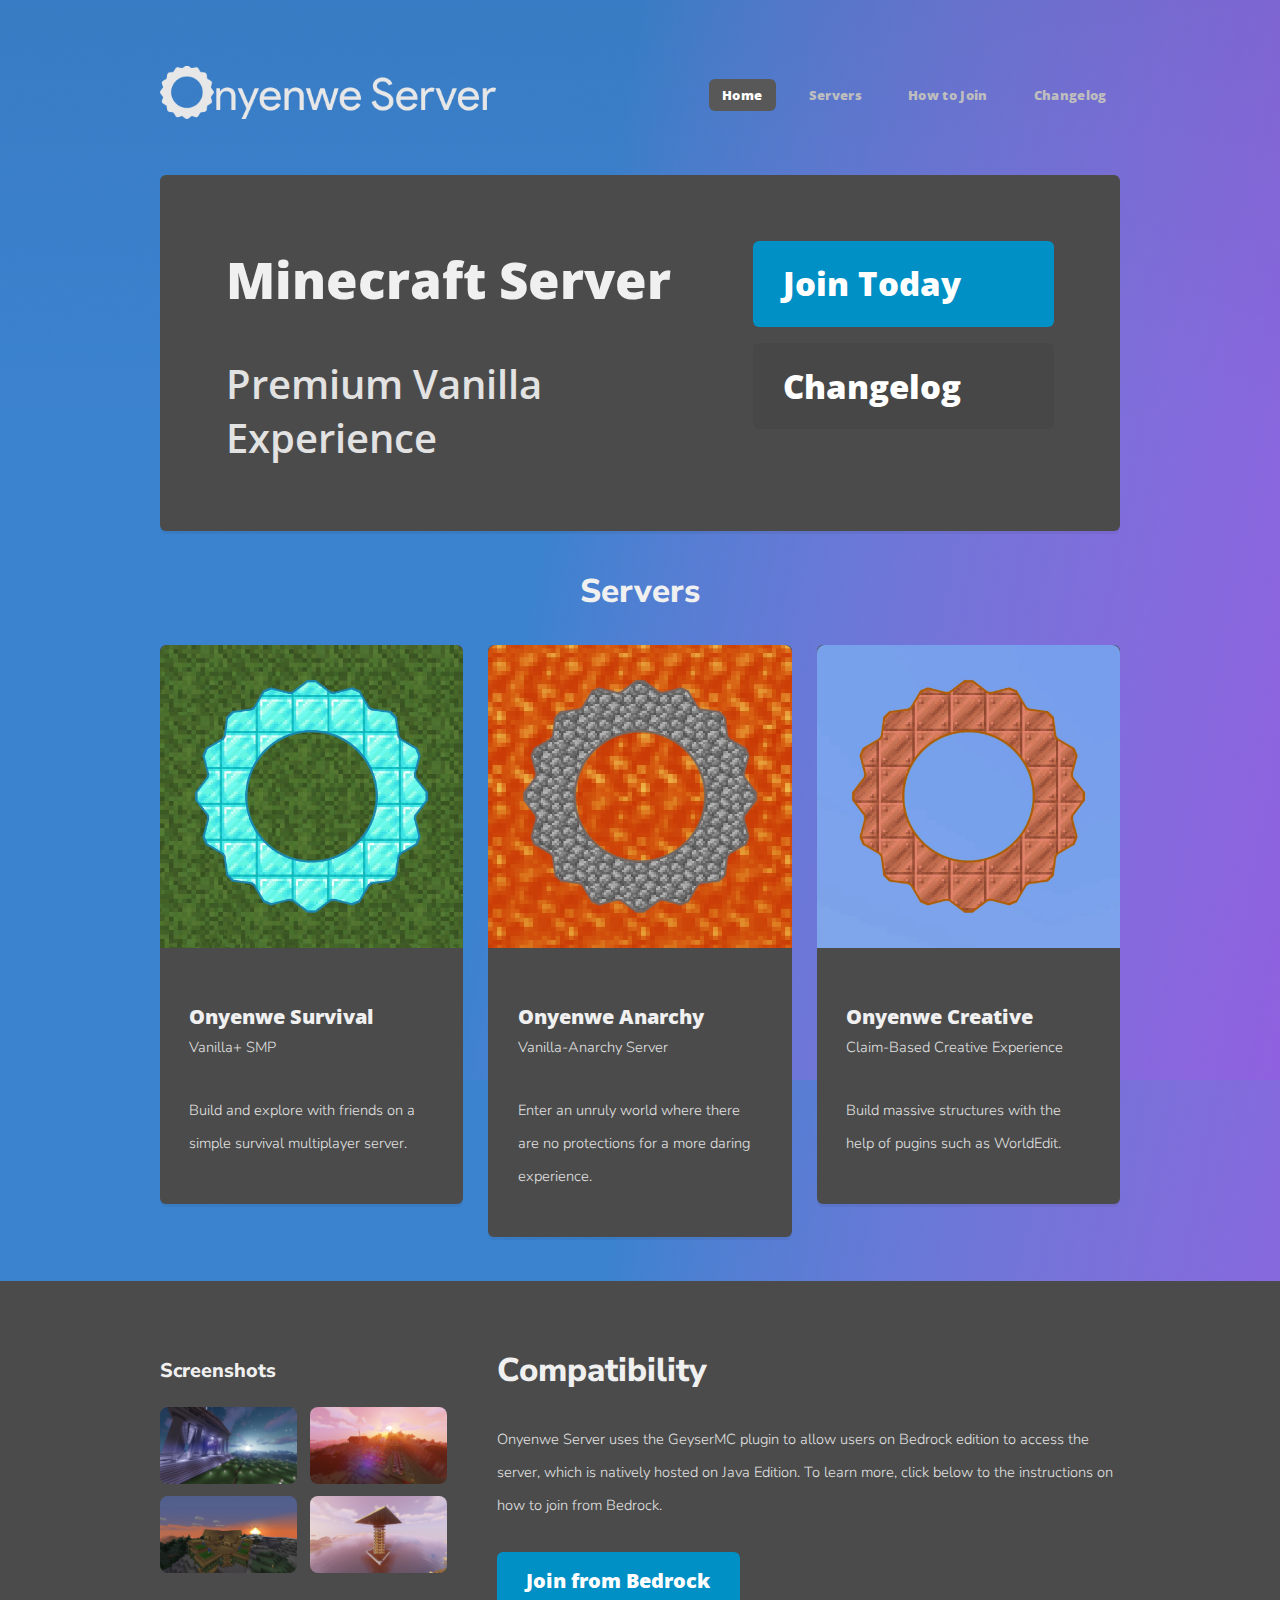
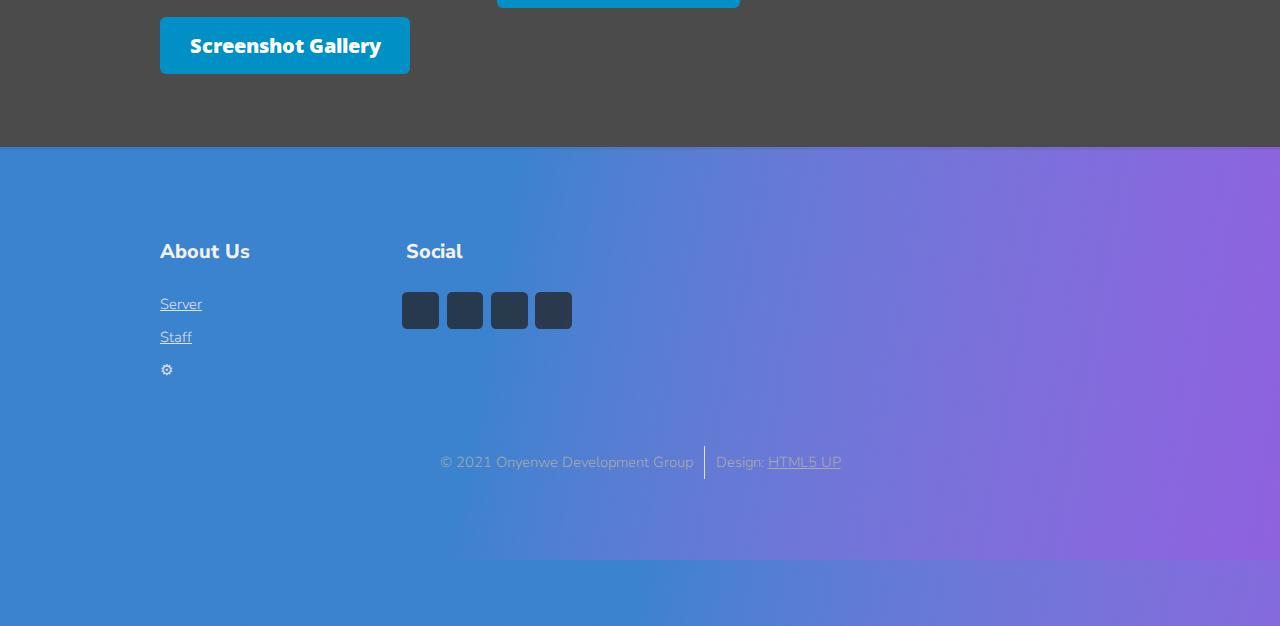
==== index.html @ ab595d6f "fixed embed image" ====
<!DOCTYPE HTML>
<html>
	<head prefix="og: https://ogp.me/ns#">
		<title>Onyenwe Minecraft Server</title>
		<meta name="description" content="Onyenwe Server is a Vanilla+ Minecraft server aimed at simplicity and enjoyment​. We employ plugins that offer a simplified and improved Minecraft experience.">
		<meta charset="utf-8" />
		<meta name="viewport" content="width=device-width, initial-scale=1, user-scalable=no" />
		<meta name="theme-color" content="#6597D5">
		<meta property="og:title" content="Onyenwe Minecraft Server">
		<meta property="og:type" content="website">
		<meta property="og:url" content="https://new.onyenwe.com">
		<meta property="og:image" content="https://new.onyenwe.com/favicon/android-chrome-512x512.png">
		<meta property="og:image:type" content="image/png">
		<meta property="og:image:width" content="325">
		<meta property="og:image:height" content="325">
		<meta property="og:description" content="Onyenwe Server is a Vanilla+ Minecraft server aimed at simplicity and enjoyment​. We employ plugins that offer a simplified and improved Minecraft experience.">
		<link rel="stylesheet" href="assets/css/main.css" />
		<link rel="apple-touch-icon" sizes="180x180" href="favicon/apple-touch-icon.png">
		<link rel="icon" type="image/png" sizes="32x32" href="favicon/favicon-32x32.png">
		<link rel="icon" type="image/png" sizes="16x16" href="favicon/favicon-16x16.png">
		<link rel="manifest" href="favicon/site.webmanifest">
	</head>
	<body class="is-preload homepage">
		<div id="page-wrapper">

			<!-- Header -->
				<div id="header-wrapper">
					<header id="header" class="container">

						<!-- Logo -->
							<div id="logo">
								<a href="index.html"><img src="images/logos/logo.png" alt="Onyenwe Server Logo" width="35%"></a>
							</div>

						<!-- Nav -->
							<nav id="nav">
								<ul>
									<li class="current"><a href="index.html">Home</a></li>
									<li>
										<a href="#">Servers</a>
										<ul style="font-family: 'Open Sans', sans-serif; font-weight: 800">
											<li><a href="survival.html">Survival</a></li>
											<li><a href="anarchy.html">Anarchy</a></li>
											<li><a href="creative.html">Creative</a></li>
										</ul>
									</li>
									<li><a href="join.html">How to Join</a></li>
									<li><a href="changelog.html">Changelog</a></li>
								</ul>
							</nav>
					</header>
				</div>

			<!-- Banner -->
				<div id="banner-wrapper">
					<div id="banner" class="box container">
						<div class="row">
							<div class="col-7 col-12-medium">
								<h2 style="font-weight: 800; margin-bottom: 1em; margin-top: 0.25em">Minecraft Server</h2>
								<p style="font-weight: 600">Premium Vanilla Experience</p>
							</div>
							<div class="col-5 col-12-medium">
								<ul>
									<li><a href="join.html" class="button large icon solid fa-door-open">Join Today</a></li>
									<li><a href="changelog.html" class="button alt large icon solid fa-info-circle">Changelog</a></li>
								</ul>
							</div>
						</div>
					</div>
				</div>

			<!-- Features -->
				<div id="features-wrapper">
					<div class="container">
						<a id="servers"></a>
						<h2 style="text-align: center">Servers</h2>
						<div class="row">
							<div class="col-4 col-12-medium">

								<!-- Box -->
									<section class="box feature">
										<a href="survival.html" class="image featured"><img src="images/logos/survivallogo.jpg" alt="" /></a>
										<div class="inner">
											<header>
												<h2 style="font-family: 'Open Sans', sans-serif;">Onyenwe Survival</h2>
												<p>Vanilla+ SMP</p>
											</header>
											<p>Build and explore with friends on a simple survival multiplayer server.</p>
										</div>
									</section>

							</div>
							<div class="col-4 col-12-medium">

								<!-- Box -->
									<section class="box feature">
										<a href="anarchy.html" class="image featured"><img src="images/logos/anarchylogo.jpg" alt="" /></a>
										<div class="inner">
											<header>
												<h2 style="font-family: 'Open Sans', sans-serif;">Onyenwe Anarchy</h2>
												<p>Vanilla-Anarchy Server</p>
											</header>
											<p>Enter an unruly world where there are no protections for a more daring experience.</p>
										</div>
									</section>

							</div>
							<div class="col-4 col-12-medium">

								<!-- Box -->
									<section class="box feature">
										<a href="creative.html" class="image featured"><img src="images/logos/creativelogo.jpg" alt="" /></a>
										<div class="inner">
											<header>
												<h2 style="font-family: 'Open Sans', sans-serif;">Onyenwe Creative</h2>
												<p>Claim-Based Creative Experience</p>
											</header>
											<p>Build massive structures with the help of pugins such as WorldEdit.</p>
										</div>
									</section>

							</div>
						</div>
					</div>
				</div>

			<!-- Main -->
				<div id="main-wrapper">
					<div class="container">
						<div class="row gtr-200">
							<div class="col-4 col-12-medium">

								<!-- Sidebar -->
									<div id="sidebar">
										<section class="widget thumbnails">
											<h3>Screenshots</h3>
											<div class="grid">
												<div class="row gtr-50">
													<div class="col-6"><a href="#" class="image fit"><img src="images/gallery/buptemple.png" alt="" /></a></div>
													<div class="col-6"><a href="#" class="image fit"><img src="images/gallery/millagrove.png" alt="" /></a></div>
													<div class="col-6"><a href="#" class="image fit"><img src="images/gallery/mkellogghouse.jpg" alt="" /></a></div>
													<div class="col-6"><a href="#" class="image fit"><img src="images/gallery/creeperfarm.png" alt="" /></a></div>
												</div>
											</div>
											<a href="gallery.html" class="button icon fa-image">Screenshot Gallery</a>
										</section>
									</div>

							</div>
							<div class="col-8 col-12-medium imp-medium">

								<!-- Content -->
									<div id="content">
										<section class="last">
											<h2>Compatibility</h2>
											<p>Onyenwe Server uses the GeyserMC plugin to allow users on Bedrock edition to access the server, which is natively hosted on Java Edition. To learn more, click below to the instructions on how to join from Bedrock.</p>
											<a href="join.html#bedrock" class="button icon solid fa-arrow-circle-right">Join from Bedrock</a>
										</section>
									</div>

							</div>
						</div>
					</div>
				</div>
			<!-- Footer -->
				<div id="footer-wrapper">
					<footer id="footer" class="container">
						<div class="row">
							<div class="col-3 col-6-medium col-12-small">

								<!-- Links -->
								<section class="widget links">
									<h3>About Us</h3>
									<ul class="style2">
										<li><a href="about.html">Server</a></li>
										<li><a href="about.html#staff">Staff</a></li>
										<li>⚙</li>
									</ul>
								</section>

							</div>
							<div class="col-3 col-6-medium col-12-small">

								<!-- Contact -->
									<section class="widget contact last">
										<h3>Social</h3>
										<ul>
											<li><a href="https://discord.com/invite/eUNy3HaUdm" class="icon brands fa-discord"><span class="label">Discord</span></a></li>
											<li><a href="https://www.youtube.com/channel/UCtikCjte74LasoJdYw5_UNg" class="icon brands fa-youtube"><span class="label">YouTube</span></a></li>
											<li><a href="https://www.twitter.com/OnyenweServer" class="icon brands fa-twitter"><span class="label">Twitter</span></a></li>
											<li><a href="https://www.instagram.com/onyenweserver" class="icon brands fa-instagram"><span class="label">Instagram</span></a></li>
										</ul>
									</section>
							
							</div>
							
						</div>
						<div class="row">
							<div class="col-12">
								<div id="copyright">
									<ul class="menu">
										<li>&copy; 2021 Onyenwe Development Group</li><li>Design: <a href="http://html5up.net">HTML5 UP</a></li>
									</ul>
								</div>
							</div>
						</div>
					</footer>
				</div>

			</div>

		<!-- Scripts -->

			<script src="assets/js/jquery.min.js"></script>
			<script src="assets/js/jquery.dropotron.min.js"></script>
			<script src="assets/js/browser.min.js"></script>
			<script src="assets/js/breakpoints.min.js"></script>
			<script src="assets/js/util.js"></script>
			<script src="assets/js/main.js"></script>

	</body>
</html>
---- assets/css/main.css ----
@import url("fontawesome-all.min.css");
@import url("https://fonts.googleapis.com/css?family=Oleo+Script:400|Open+Sans:300,300italic,600,600italic,800");
@import url("https://fonts.googleapis.com/css2?family=Nunito+Sans:wght@400;600;700&family=Poppins:wght@500&family=Roboto:wght@400;500;700&display=swap");
@import url("icons/Discord-Logo-White.svg");

/*
	Verti by HTML5 UP
	html5up.net | @ajlkn
	Free for personal and commercial use under the CCA 3.0 license (html5up.net/license)
*/

html{scroll-behavior:smooth}

html, body, div, span, applet, object,
iframe, h1, h2, h3, h4, h5, h6, p, blockquote,
pre, a, abbr, acronym, address, big, cite,
code, del, dfn, em, img, ins, kbd, q, s, samp,
small, strike, strong, sub, sup, tt, var, b,
u, i, center, dl, dt, dd, ol, ul, li, fieldset,
form, label, legend, table, caption, tbody,
tfoot, thead, tr, th, td, article, aside,
canvas, details, embed, figure, figcaption,
footer, header, hgroup, menu, nav, output, ruby,
section, summary, time, mark, audio, video {
	margin: 0;
	padding: 0;
	border: 0;
	font-size: 100%;
	font: inherit;
	vertical-align: baseline;}

article, aside, details, figcaption, figure,
footer, header, hgroup, menu, nav, section {
	display: block;}

body {
	line-height: 1;
}

ol, ul {
	list-style: none;
}

blockquote, q {
	quotes: none;
}

	blockquote:before, blockquote:after, q:before, q:after {
		content: '';
		content: none;
	}

table {
	border-collapse: collapse;
	border-spacing: 0;
}

body {
	-webkit-text-size-adjust: none;
}

mark {
	background-color: transparent;
	color: inherit;
}

input::-moz-focus-inner {
	border: 0;
	padding: 0;
}

input, select, textarea {
	-moz-appearance: none;
	-webkit-appearance: none;
	-ms-appearance: none;
	appearance: none;
}

/* Basic */

	@-ms-viewport {
		width: device-width;
	}

	html {
		box-sizing: border-box;
	}

	*, *:before, *:after {
		box-sizing: inherit;
	}

	body {
		background-image: -moz-linear-gradient(top, rgba(0, 0, 0, 0.05), rgba(0, 0, 0, 0)), url("images/bg01.png");
		background-image: -webkit-linear-gradient(top, rgba(0, 0, 0, 0.05), rgba(0, 0, 0, 0)), url("images/bg01.png");
		background-image: -ms-linear-gradient(top, rgba(0, 0, 0, 0.05), rgba(0, 0, 0, 0)), url("images/bg01.png");
		background-image: linear-gradient(top, rgba(0, 0, 0, 0.05), rgba(0, 0, 0, 0)), url("images/bg01.png");
		background-color: #303030;
		background-position: top left, top left;
		background-repeat: repeat-x, repeat;
		background-size: 100% 30em, auto;
		font-family: 'Nunito Sans', sans-serif;
		font-size: 13pt;
		color: #e2e2e2;
		font-weight: 300;
		line-height: 2.25em;
	}

		body.is-preload *, body.is-preload *:before, body.is-preload *:after {
			-moz-animation: none !important;
			-webkit-animation: none !important;
			-ms-animation: none !important;
			animation: none !important;
			-moz-transition: none !important;
			-webkit-transition: none !important;
			-ms-transition: none !important;
			transition: none !important;
		}

	input, select, textarea {
		font-family: 'Open Sans', sans-serif;
		font-size: 13pt;
		color: #ffffff;
		font-weight: 300;
		line-height: 2.25em;
	}

	a {
		color: #00bbff;
		text-decoration: underline;
	}

		a:hover {
			text-decoration: none;
		}

	h1, h2, h3, h4, h5, h6 {
		color: #f0f0f0;
		font-weight: 800;
	}

		h1 a, h2 a, h3 a, h4 a, h5 a, h6 a {
			color: inherit;
			text-decoration: none;
			outline: 0;
		}

	h2 {
		font-size: 2.25em;
		margin: 0 0 1.1em 0;
		line-height: 1em;
	}

	h3 {
		font-size: 1.35em;
		margin: 0 0 1em 0;
	}

	b, strong {
		font-weight: 600;
		color: #f1f1f1;
	}

	i, em {
		font-style: italic;
	}

	br.clear {
		clear: both;
	}

	sub {
		position: relative;
		top: 0.5em;
		font-size: 0.8em;
	}

	sup {
		position: relative;
		top: -0.5em;
		font-size: 0.8em;
	}

	hr {
		border: 0;
		border-top: solid 1px #646464;
	}

	blockquote {
		border-left: solid 0.5em #646464;
		padding: 1em 0 1em 2em;
		font-style: italic;
	}

	p, ul, ol, dl, table {
		margin-bottom: 2em;
	}

/* Container */

	.container {
		margin: 0 auto;
		max-width: 100%;
		width: 1400px;
	}

		@media screen and (max-width: 1680px) {

			.container {
				width: 1200px;
			}

		}

		@media screen and (max-width: 1280px) {

			.container {
				width: 960px;
			}

		}

		@media screen and (max-width: 980px) {

			.container {
				width: 90%;
			}

		}

		@media screen and (max-width: 736px) {

			.container {
				width: 100%;
			}

		}

/* Row */

	.row {
		display: flex;
		flex-wrap: wrap;
		box-sizing: border-box;
		align-items: stretch;
	}

		.row > * {
			box-sizing: border-box;
		}

		.row.gtr-uniform > * > :last-child {
			margin-bottom: 0;
		}

		.row.aln-left {
			justify-content: flex-start;
		}

		.row.aln-center {
			justify-content: center;
		}

		.row.aln-right {
			justify-content: flex-end;
		}

		.row.aln-top {
			align-items: flex-start;
		}

		.row.aln-middle {
			align-items: center;
		}

		.row.aln-bottom {
			align-items: flex-end;
		}

		.row > .imp {
			order: -1;
		}

		.row > .col-1 {
			width: 8.33333%;
		}

		.row > .off-1 {
			margin-left: 8.33333%;
		}

		.row > .col-2 {
			width: 16.66667%;
		}

		.row > .off-2 {
			margin-left: 16.66667%;
		}

		.row > .col-3 {
			width: 25%;
		}

		.row > .off-3 {
			margin-left: 25%;
		}

		.row > .col-4 {
			width: 33.33333%;
		}

		.row > .off-4 {
			margin-left: 33.33333%;
		}

		.row > .col-5 {
			width: 41.66667%;
			font-family: 'Open Sans', sans-serif;
		}

		.row > .off-5 {
			margin-left: 41.66667%;
		}

		.row > .col-6 {
			width: 50%;
		}

		.row > .off-6 {
			margin-left: 50%;
		}

		.row > .col-7 {
			width: 58.33333%;
			font-family: 'Open Sans', sans-serif;
		}

		.row > .off-7 {
			margin-left: 58.33333%;
		}

		.row > .col-8 {
			width: 66.66667%;
		}

		.row > .off-8 {
			margin-left: 66.66667%;
		}

		.row > .col-9 {
			width: 75%;
		}

		.row > .off-9 {
			margin-left: 75%;
		}

		.row > .col-10 {
			width: 83.33333%;
		}

		.row > .off-10 {
			margin-left: 83.33333%;
		}

		.row > .col-11 {
			width: 91.66667%;
		}

		.row > .off-11 {
			margin-left: 91.66667%;
		}

		.row > .col-12 {
			width: 100%;
		}

		.row > .off-12 {
			margin-left: 100%;
		}

		.row.gtr-0 {
			margin-top: 0px;
			margin-left: 0px;
		}

			.row.gtr-0 > * {
				padding: 0px 0 0 0px;
			}

			.row.gtr-0.gtr-uniform {
				margin-top: 0px;
			}

				.row.gtr-0.gtr-uniform > * {
					padding-top: 0px;
				}

		.row.gtr-25 {
			margin-top: -10px;
			margin-left: -10px;
		}

			.row.gtr-25 > * {
				padding: 10px 0 0 10px;
			}

			.row.gtr-25.gtr-uniform {
				margin-top: -10px;
			}

				.row.gtr-25.gtr-uniform > * {
					padding-top: 10px;
				}

		.row.gtr-50 {
			margin-top: -20px;
			margin-left: -20px;
		}

			.row.gtr-50 > * {
				padding: 20px 0 0 20px;
			}

			.row.gtr-50.gtr-uniform {
				margin-top: -20px;
			}

				.row.gtr-50.gtr-uniform > * {
					padding-top: 20px;
				}

		.row {
			margin-top: -40px;
			margin-left: -40px;
		}

			.row > * {
				padding: 40px 0 0 40px;
			}

			.row.gtr-uniform {
				margin-top: -40px;
			}

				.row.gtr-uniform > * {
					padding-top: 40px;
				}

		.row.gtr-150 {
			margin-top: -60px;
			margin-left: -60px;
		}

			.row.gtr-150 > * {
				padding: 60px 0 0 60px;
			}

			.row.gtr-150.gtr-uniform {
				margin-top: -60px;
			}

				.row.gtr-150.gtr-uniform > * {
					padding-top: 60px;
				}

		.row.gtr-200 {
			margin-top: -80px;
			margin-left: -80px;
		}

			.row.gtr-200 > * {
				padding: 80px 0 0 80px;
			}

			.row.gtr-200.gtr-uniform {
				margin-top: -80px;
			}

				.row.gtr-200.gtr-uniform > * {
					padding-top: 80px;
				}

		@media screen and (max-width: 1680px) {

			.row {
				display: flex;
				flex-wrap: wrap;
				box-sizing: border-box;
				align-items: stretch;
			}

				.row > * {
					box-sizing: border-box;
				}

				.row.gtr-uniform > * > :last-child {
					margin-bottom: 0;
				}

				.row.aln-left {
					justify-content: flex-start;
				}

				.row.aln-center {
					justify-content: center;
				}

				.row.aln-right {
					justify-content: flex-end;
				}

				.row.aln-top {
					align-items: flex-start;
				}

				.row.aln-middle {
					align-items: center;
				}

				.row.aln-bottom {
					align-items: flex-end;
				}

				.row > .imp-xlarge {
					order: -1;
				}

				.row > .col-1-xlarge {
					width: 8.33333%;
				}

				.row > .off-1-xlarge {
					margin-left: 8.33333%;
				}

				.row > .col-2-xlarge {
					width: 16.66667%;
				}

				.row > .off-2-xlarge {
					margin-left: 16.66667%;
				}

				.row > .col-3-xlarge {
					width: 25%;
				}

				.row > .off-3-xlarge {
					margin-left: 25%;
				}

				.row > .col-4-xlarge {
					width: 33.33333%;
				}

				.row > .off-4-xlarge {
					margin-left: 33.33333%;
				}

				.row > .col-5-xlarge {
					width: 41.66667%;
				}

				.row > .off-5-xlarge {
					margin-left: 41.66667%;
				}

				.row > .col-6-xlarge {
					width: 50%;
				}

				.row > .off-6-xlarge {
					margin-left: 50%;
				}

				.row > .col-7-xlarge {
					width: 58.33333%;
				}

				.row > .off-7-xlarge {
					margin-left: 58.33333%;
				}

				.row > .col-8-xlarge {
					width: 66.66667%;
				}

				.row > .off-8-xlarge {
					margin-left: 66.66667%;
				}

				.row > .col-9-xlarge {
					width: 75%;
				}

				.row > .off-9-xlarge {
					margin-left: 75%;
				}

				.row > .col-10-xlarge {
					width: 83.33333%;
				}

				.row > .off-10-xlarge {
					margin-left: 83.33333%;
				}

				.row > .col-11-xlarge {
					width: 91.66667%;
				}

				.row > .off-11-xlarge {
					margin-left: 91.66667%;
				}

				.row > .col-12-xlarge {
					width: 100%;
				}

				.row > .off-12-xlarge {
					margin-left: 100%;
				}

				.row.gtr-0 {
					margin-top: 0px;
					margin-left: 0px;
				}

					.row.gtr-0 > * {
						padding: 0px 0 0 0px;
					}

					.row.gtr-0.gtr-uniform {
						margin-top: 0px;
					}

						.row.gtr-0.gtr-uniform > * {
							padding-top: 0px;
						}

				.row.gtr-25 {
					margin-top: -10px;
					margin-left: -10px;
				}

					.row.gtr-25 > * {
						padding: 10px 0 0 10px;
					}

					.row.gtr-25.gtr-uniform {
						margin-top: -10px;
					}

						.row.gtr-25.gtr-uniform > * {
							padding-top: 10px;
						}

				.row.gtr-50 {
					margin-top: -20px;
					margin-left: -20px;
				}

					.row.gtr-50 > * {
						padding: 20px 0 0 20px;
					}

					.row.gtr-50.gtr-uniform {
						margin-top: -20px;
					}

						.row.gtr-50.gtr-uniform > * {
							padding-top: 20px;
						}

				.row {
					margin-top: -40px;
					margin-left: -40px;
				}

					.row > * {
						padding: 40px 0 0 40px;
					}

					.row.gtr-uniform {
						margin-top: -40px;
					}

						.row.gtr-uniform > * {
							padding-top: 40px;
						}

				.row.gtr-150 {
					margin-top: -60px;
					margin-left: -60px;
				}

					.row.gtr-150 > * {
						padding: 60px 0 0 60px;
					}

					.row.gtr-150.gtr-uniform {
						margin-top: -60px;
					}

						.row.gtr-150.gtr-uniform > * {
							padding-top: 60px;
						}

				.row.gtr-200 {
					margin-top: -80px;
					margin-left: -80px;
				}

					.row.gtr-200 > * {
						padding: 80px 0 0 80px;
					}

					.row.gtr-200.gtr-uniform {
						margin-top: -80px;
					}

						.row.gtr-200.gtr-uniform > * {
							padding-top: 80px;
						}

		}

		@media screen and (max-width: 1280px) {

			.row {
				display: flex;
				flex-wrap: wrap;
				box-sizing: border-box;
				align-items: stretch;
			}

				.row > * {
					box-sizing: border-box;
				}

				.row.gtr-uniform > * > :last-child {
					margin-bottom: 0;
				}

				.row.aln-left {
					justify-content: flex-start;
				}

				.row.aln-center {
					justify-content: center;
				}

				.row.aln-right {
					justify-content: flex-end;
				}

				.row.aln-top {
					align-items: flex-start;
				}

				.row.aln-middle {
					align-items: center;
				}

				.row.aln-bottom {
					align-items: flex-end;
				}

				.row > .imp-large {
					order: -1;
				}

				.row > .col-1-large {
					width: 8.33333%;
				}

				.row > .off-1-large {
					margin-left: 8.33333%;
				}

				.row > .col-2-large {
					width: 16.66667%;
				}

				.row > .off-2-large {
					margin-left: 16.66667%;
				}

				.row > .col-3-large {
					width: 25%;
				}

				.row > .off-3-large {
					margin-left: 25%;
				}

				.row > .col-4-large {
					width: 33.33333%;
				}

				.row > .off-4-large {
					margin-left: 33.33333%;
				}

				.row > .col-5-large {
					width: 41.66667%;
				}

				.row > .off-5-large {
					margin-left: 41.66667%;
				}

				.row > .col-6-large {
					width: 50%;
				}

				.row > .off-6-large {
					margin-left: 50%;
				}

				.row > .col-7-large {
					width: 58.33333%;
				}

				.row > .off-7-large {
					margin-left: 58.33333%;
				}

				.row > .col-8-large {
					width: 66.66667%;
				}

				.row > .off-8-large {
					margin-left: 66.66667%;
				}

				.row > .col-9-large {
					width: 75%;
				}

				.row > .off-9-large {
					margin-left: 75%;
				}

				.row > .col-10-large {
					width: 83.33333%;
				}

				.row > .off-10-large {
					margin-left: 83.33333%;
				}

				.row > .col-11-large {
					width: 91.66667%;
				}

				.row > .off-11-large {
					margin-left: 91.66667%;
				}

				.row > .col-12-large {
					width: 100%;
				}

				.row > .off-12-large {
					margin-left: 100%;
				}

				.row.gtr-0 {
					margin-top: 0px;
					margin-left: 0px;
				}

					.row.gtr-0 > * {
						padding: 0px 0 0 0px;
					}

					.row.gtr-0.gtr-uniform {
						margin-top: 0px;
					}

						.row.gtr-0.gtr-uniform > * {
							padding-top: 0px;
						}

				.row.gtr-25 {
					margin-top: -6.25px;
					margin-left: -6.25px;
				}

					.row.gtr-25 > * {
						padding: 6.25px 0 0 6.25px;
					}

					.row.gtr-25.gtr-uniform {
						margin-top: -6.25px;
					}

						.row.gtr-25.gtr-uniform > * {
							padding-top: 6.25px;
						}

				.row.gtr-50 {
					margin-top: -12.5px;
					margin-left: -12.5px;
				}

					.row.gtr-50 > * {
						padding: 12.5px 0 0 12.5px;
					}

					.row.gtr-50.gtr-uniform {
						margin-top: -12.5px;
					}

						.row.gtr-50.gtr-uniform > * {
							padding-top: 12.5px;
						}

				.row {
					margin-top: -25px;
					margin-left: -25px;
				}

					.row > * {
						padding: 25px 0 0 25px;
					}

					.row.gtr-uniform {
						margin-top: -25px;
					}

						.row.gtr-uniform > * {
							padding-top: 25px;
						}

				.row.gtr-150 {
					margin-top: -37.5px;
					margin-left: -37.5px;
				}

					.row.gtr-150 > * {
						padding: 37.5px 0 0 37.5px;
					}

					.row.gtr-150.gtr-uniform {
						margin-top: -37.5px;
					}

						.row.gtr-150.gtr-uniform > * {
							padding-top: 37.5px;
						}

				.row.gtr-200 {
					margin-top: -50px;
					margin-left: -50px;
				}

					.row.gtr-200 > * {
						padding: 50px 0 0 50px;
					}

					.row.gtr-200.gtr-uniform {
						margin-top: -50px;
					}

						.row.gtr-200.gtr-uniform > * {
							padding-top: 50px;
						}

		}

		@media screen and (max-width: 980px) {

			.row {
				display: flex;
				flex-wrap: wrap;
				box-sizing: border-box;
				align-items: stretch;
			}

				.row > * {
					box-sizing: border-box;
				}

				.row.gtr-uniform > * > :last-child {
					margin-bottom: 0;
				}

				.row.aln-left {
					justify-content: flex-start;
				}

				.row.aln-center {
					justify-content: center;
				}

				.row.aln-right {
					justify-content: flex-end;
				}

				.row.aln-top {
					align-items: flex-start;
				}

				.row.aln-middle {
					align-items: center;
				}

				.row.aln-bottom {
					align-items: flex-end;
				}

				.row > .imp-medium {
					order: -1;
				}

				.row > .col-1-medium {
					width: 8.33333%;
				}

				.row > .off-1-medium {
					margin-left: 8.33333%;
				}

				.row > .col-2-medium {
					width: 16.66667%;
				}

				.row > .off-2-medium {
					margin-left: 16.66667%;
				}

				.row > .col-3-medium {
					width: 25%;
				}

				.row > .off-3-medium {
					margin-left: 25%;
				}

				.row > .col-4-medium {
					width: 33.33333%;
				}

				.row > .off-4-medium {
					margin-left: 33.33333%;
				}

				.row > .col-5-medium {
					width: 41.66667%;
				}

				.row > .off-5-medium {
					margin-left: 41.66667%;
				}

				.row > .col-6-medium {
					width: 50%;
				}

				.row > .off-6-medium {
					margin-left: 50%;
				}

				.row > .col-7-medium {
					width: 58.33333%;
				}

				.row > .off-7-medium {
					margin-left: 58.33333%;
				}

				.row > .col-8-medium {
					width: 66.66667%;
				}

				.row > .off-8-medium {
					margin-left: 66.66667%;
				}

				.row > .col-9-medium {
					width: 75%;
				}

				.row > .off-9-medium {
					margin-left: 75%;
				}

				.row > .col-10-medium {
					width: 83.33333%;
				}

				.row > .off-10-medium {
					margin-left: 83.33333%;
				}

				.row > .col-11-medium {
					width: 91.66667%;
				}

				.row > .off-11-medium {
					margin-left: 91.66667%;
				}

				.row > .col-12-medium {
					width: 100%;
				}

				.row > .off-12-medium {
					margin-left: 100%;
				}

				.row.gtr-0 {
					margin-top: 0px;
					margin-left: 0px;
				}

					.row.gtr-0 > * {
						padding: 0px 0 0 0px;
					}

					.row.gtr-0.gtr-uniform {
						margin-top: 0px;
					}

						.row.gtr-0.gtr-uniform > * {
							padding-top: 0px;
						}

				.row.gtr-25 {
					margin-top: -6.25px;
					margin-left: -6.25px;
				}

					.row.gtr-25 > * {
						padding: 6.25px 0 0 6.25px;
					}

					.row.gtr-25.gtr-uniform {
						margin-top: -6.25px;
					}

						.row.gtr-25.gtr-uniform > * {
							padding-top: 6.25px;
						}

				.row.gtr-50 {
					margin-top: -12.5px;
					margin-left: -12.5px;
				}

					.row.gtr-50 > * {
						padding: 12.5px 0 0 12.5px;
					}

					.row.gtr-50.gtr-uniform {
						margin-top: -12.5px;
					}

						.row.gtr-50.gtr-uniform > * {
							padding-top: 12.5px;
						}

				.row {
					margin-top: -25px;
					margin-left: -25px;
				}

					.row > * {
						padding: 25px 0 0 25px;
					}

					.row.gtr-uniform {
						margin-top: -25px;
					}

						.row.gtr-uniform > * {
							padding-top: 25px;
						}

				.row.gtr-150 {
					margin-top: -37.5px;
					margin-left: -37.5px;
				}

					.row.gtr-150 > * {
						padding: 37.5px 0 0 37.5px;
					}

					.row.gtr-150.gtr-uniform {
						margin-top: -37.5px;
					}

						.row.gtr-150.gtr-uniform > * {
							padding-top: 37.5px;
						}

				.row.gtr-200 {
					margin-top: -50px;
					margin-left: -50px;
				}

					.row.gtr-200 > * {
						padding: 50px 0 0 50px;
					}

					.row.gtr-200.gtr-uniform {
						margin-top: -50px;
					}

						.row.gtr-200.gtr-uniform > * {
							padding-top: 50px;
						}

		}

		@media screen and (max-width: 736px) {

			.row {
				display: flex;
				flex-wrap: wrap;
				box-sizing: border-box;
				align-items: stretch;
			}

				.row > * {
					box-sizing: border-box;
				}

				.row.gtr-uniform > * > :last-child {
					margin-bottom: 0;
				}

				.row.aln-left {
					justify-content: flex-start;
				}

				.row.aln-center {
					justify-content: center;
				}

				.row.aln-right {
					justify-content: flex-end;
				}

				.row.aln-top {
					align-items: flex-start;
				}

				.row.aln-middle {
					align-items: center;
				}

				.row.aln-bottom {
					align-items: flex-end;
				}

				.row > .imp-small {
					order: -1;
				}

				.row > .col-1-small {
					width: 8.33333%;
				}

				.row > .off-1-small {
					margin-left: 8.33333%;
				}

				.row > .col-2-small {
					width: 16.66667%;
				}

				.row > .off-2-small {
					margin-left: 16.66667%;
				}

				.row > .col-3-small {
					width: 25%;
				}

				.row > .off-3-small {
					margin-left: 25%;
				}

				.row > .col-4-small {
					width: 33.33333%;
				}

				.row > .off-4-small {
					margin-left: 33.33333%;
				}

				.row > .col-5-small {
					width: 41.66667%;
				}

				.row > .off-5-small {
					margin-left: 41.66667%;
				}

				.row > .col-6-small {
					width: 50%;
				}

				.row > .off-6-small {
					margin-left: 50%;
				}

				.row > .col-7-small {
					width: 58.33333%;
				}

				.row > .off-7-small {
					margin-left: 58.33333%;
				}

				.row > .col-8-small {
					width: 66.66667%;
				}

				.row > .off-8-small {
					margin-left: 66.66667%;
				}

				.row > .col-9-small {
					width: 75%;
				}

				.row > .off-9-small {
					margin-left: 75%;
				}

				.row > .col-10-small {
					width: 83.33333%;
				}

				.row > .off-10-small {
					margin-left: 83.33333%;
				}

				.row > .col-11-small {
					width: 91.66667%;
				}

				.row > .off-11-small {
					margin-left: 91.66667%;
				}

				.row > .col-12-small {
					width: 100%;
				}

				.row > .off-12-small {
					margin-left: 100%;
				}

				.row.gtr-0 {
					margin-top: 0px;
					margin-left: 0px;
				}

					.row.gtr-0 > * {
						padding: 0px 0 0 0px;
					}

					.row.gtr-0.gtr-uniform {
						margin-top: 0px;
					}

						.row.gtr-0.gtr-uniform > * {
							padding-top: 0px;
						}

				.row.gtr-25 {
					margin-top: -5px;
					margin-left: -5px;
				}

					.row.gtr-25 > * {
						padding: 5px 0 0 5px;
					}

					.row.gtr-25.gtr-uniform {
						margin-top: -5px;
					}

						.row.gtr-25.gtr-uniform > * {
							padding-top: 5px;
						}

				.row.gtr-50 {
					margin-top: -10px;
					margin-left: -10px;
				}

					.row.gtr-50 > * {
						padding: 10px 0 0 10px;
					}

					.row.gtr-50.gtr-uniform {
						margin-top: -10px;
					}

						.row.gtr-50.gtr-uniform > * {
							padding-top: 10px;
						}

				.row {
					margin-top: -20px;
					margin-left: -20px;
				}

					.row > * {
						padding: 20px 0 0 20px;
					}

					.row.gtr-uniform {
						margin-top: -20px;
					}

						.row.gtr-uniform > * {
							padding-top: 20px;
						}

				.row.gtr-150 {
					margin-top: -30px;
					margin-left: -30px;
				}

					.row.gtr-150 > * {
						padding: 30px 0 0 30px;
					}

					.row.gtr-150.gtr-uniform {
						margin-top: -30px;
					}

						.row.gtr-150.gtr-uniform > * {
							padding-top: 30px;
						}

				.row.gtr-200 {
					margin-top: -40px;
					margin-left: -40px;
				}

					.row.gtr-200 > * {
						padding: 40px 0 0 40px;
					}

					.row.gtr-200.gtr-uniform {
						margin-top: -40px;
					}

						.row.gtr-200.gtr-uniform > * {
							padding-top: 40px;
						}

		}

/* Section/Article */

	section, article {
		margin-bottom: 5em;
	}

	section > :last-child,
	article > :last-child,
	section:last-child,
	article:last-child {
		margin-bottom: 0;
	}

	header {
		margin: 0 0 2em 0;
	}

		header h2, header h3 {
			margin: 0 0 0.25em 0;
		}

		header p {
			margin: 0;
		}

	footer {
		margin: 2.5em 0 0 0;
	}

/* Forms */

	form label {
		display: block;
		font-weight: 800;
		margin: 0 0 1em 0;
		font-size: 0.8em;
		color: #999;
	}

	form input[type="text"],
	form input[type="email"],
	form input[type="password"],
	form select,
	form textarea {
		-webkit-appearance: none;
		display: block;
		width: 100%;
		border-radius: 8px;
		border: solid 1px #eee;
	}

		form input[type="text"]:focus,
		form input[type="email"]:focus,
		form input[type="password"]:focus,
		form select:focus,
		form textarea:focus {
			border-color: #0090c5;
		}

	form input[type="text"],
	form input[type="email"],
	form input[type="password"] {
		line-height: 3em;
		padding: 0 1em;
	}

	form select {
		line-height: 3em;
		padding: 0 1em;
	}

	form textarea {
		min-height: 9em;
		padding: 1em;
	}

	form ::-webkit-input-placeholder {
		color: #555 !important;
	}

	form :-moz-placeholder {
		color: #555 !important;
	}

	form ::-moz-placeholder {
		color: #555 !important;
	}

	form :-ms-input-placeholder {
		color: #555 !important;
	}

	form ::-moz-focus-inner {
		border: 0;
	}

/* Tables */

	table {
		width: 100%;
	}

		table tr {
			border-top: solid 1px #eee;
		}

			table tr:first-child {
				border-top: 0;
			}

		table td {
			padding: 0.5em 1em 0.5em 1em;
		}

		table th {
			text-align: left;
			padding: 0.5em 1em 0.5em 1em;
			font-weight: 800;
			margin: 0 0 1em 0;
		}

		table thead {
			background: #404248;
			color: #fff;
		}

/* Image */

	.image {
		display: inline-block;
		outline: 0;
	}

		.image img {
			display: block;
			width: 100%;
			border-radius: 8px;
		}

		.image.fit {
			display: block;
			width: 100%;
		}

		.image.featured {
			display: block;
			width: 100%;
			margin: 0 0 2.5em 0;
		}

		.image.left {
			float: left;
			margin: 0 2em 2em 0;
		}

		.image.centered {
			display: block;
			margin: 0 0 2.5em 0;
		}

			.image.centered img {
				margin: 0 auto;
				width: auto;
			}

/* Button */

	input[type="button"],
	input[type="submit"],
	input[type="reset"],
	button,
	.button {
		-moz-transition: background-color .25s ease-in-out;
		-webkit-transition: background-color .25s ease-in-out;
		-ms-transition: background-color .25s ease-in-out;
		transition: background-color .25s ease-in-out;
		-webkit-appearance: none;
		position: relative;
		display: inline-block;
		background: #0090c5;
		color: #ffffff;
		text-decoration: none;
		border-radius: 6px;
		font-family: 'Open Sans', sans-serif;
		font-weight: 800;
		outline: 0;
		border: 0;
		cursor: pointer;
		font-size: 1.35em;
		padding: 0.6em 1.5em;
	}

		input[type="button"].icon:before,
		input[type="submit"].icon:before,
		input[type="reset"].icon:before,
		button.icon:before,
		.button.icon:before {
			position: relative;
			margin-right: 0.5em;
			top: 0.05em;
		}

		input[type="button"]:hover,
		input[type="submit"]:hover,
		input[type="reset"]:hover,
		button:hover,
		.button:hover {
			background: #10a0d5;
		}

		input[type="button"]:active,
		input[type="submit"]:active,
		input[type="reset"]:active,
		button:active,
		.button:active {
			background: #20b0e5;
		}

		input[type="button"].alt,
		input[type="submit"].alt,
		input[type="reset"].alt,
		button.alt,
		.button.alt {
			background: #f1f1f1;
			background: rgba(0, 0, 0, 0.05);
			color: #ffffff;
		}

			input[type="button"].alt:hover,
			input[type="submit"].alt:hover,
			input[type="reset"].alt:hover,
			button.alt:hover,
			.button.alt:hover {
				background: #e8e8e8;
				background: rgba(0, 0, 0, 0.085);
			}

			input[type="button"].alt:active,
			input[type="submit"].alt:active,
			input[type="reset"].alt:active,
			button.alt:active,
			.button.alt:active {
				background: #e4e4e4;
				background: rgba(0, 0, 0, 0.15);
			}

		input[type="button"].large,
		input[type="submit"].large,
		input[type="reset"].large,
		button.large,
		.button.large {
			font-size: 2.25em;
			padding: 0.8em 0.9em;
		}

/* List */

	ul {
		list-style: disc;
		padding-left: 1em;
	}

		ul li {
			padding-left: 0.5em;
		}

		ul.style2 {
			list-style: none;
			padding-left: 0;
		}

			ul.style2 li {
				padding-left: 0;
			}

	ol {
		list-style: decimal;
		padding-left: 1.25em;
	}

		ol li {
			padding-left: 0.25em;
		}

/* Actions */

	ul.actions {
		list-style: none;
		padding-left: 0;
	}

		ul.actions li {
			display: inline-block;
			padding: 0 0 0 0.25em;
			margin: 0 0 0 0.25em;
		}

			ul.actions li:first-child {
				margin-left: 0;
				padding-left: 0;
			}

/* Menu */

	ul.menu {
		list-style: none;
		padding-left: 0;
	}

		ul.menu li {
			border-left: solid 1px #e0e0e0;
			display: inline-block;
			padding: 0 0 0 0.75em;
			margin: 0 0 0 0.75em;
		}

			ul.menu li:first-child {
				border-left: 0;
				margin-left: 0;
				padding-left: 0;
			}

/* Box */

	.box {
		background: #4b4b4b;
		border-radius: 6px;
		box-shadow: 0px 3px 0px 0px rgba(0, 0, 0, 0.05);
		padding: 2em;
	}

		.box.feature {
			padding: 0;
		}

			.box.feature .inner {
				padding: 4em 2em 3em 2em;
			}

			.box.feature h2 {
				font-size: 1.35em;
			}

			.box.feature p {
				margin: 0;
			}

			.box.feature .image {
				position: relative;
				margin: 0;
			}

				.box.feature .image img {
					border-bottom-left-radius: 0;
					border-bottom-right-radius: 0;
				}

/* Icons */

	.icon {
		text-decoration: none;
		position: relative;
		text-decoration: none;
	}

		.icon:before {
			-moz-osx-font-smoothing: grayscale;
			-webkit-font-smoothing: antialiased;
			display: inline-block;
			font-style: normal;
			font-variant: normal;
			text-rendering: auto;
			line-height: 1;
			text-transform: none !important;
			font-family: 'Font Awesome 5 Free';
			font-weight: 400;
		}

		.icon:before {
			line-height: inherit;
		}

		.icon.solid:before {
			font-weight: 900;
		}

		.icon.brands:before {
			font-family: 'Font Awesome 5 Brands';
		}

		.icon > .label {
			display: none;
		}

/* Widgets */

	.widget.thumbnails .grid {
		margin: 0 0 3em 0;
	}

	.widget.thumbnails .image {
		margin: 0;
	}

	.widget.contact ul {
		list-style: none;
		padding-left: 0;
		overflow: hidden;
		position: relative;
		left: -4px;
		top: 4px;
		margin-bottom: 1.5em;
	}

		.widget.contact ul li {
			display: inline-block;
			margin-right: 0.25em;
			padding-left: 0;
		}

			.widget.contact ul li a {
				-moz-transition: background-color .25s ease-in-out;
				-webkit-transition: background-color .25s ease-in-out;
				-ms-transition: background-color .25s ease-in-out;
				transition: background-color .25s ease-in-out;
				display: inline-block;
				width: 2.5em;
				height: 2.5em;
				text-align: center;
				line-height: 2.5em;
				border-radius: 0.35em;
				outline: 0;
				opacity: 0.75;
				text-decoration: none;
				background: #222222;
			}

				.widget.contact ul li a:before {
					color: #f3f3f3;
					font-size: 1.5em;
					line-height: inherit;
				}

				.widget.contact ul li a:hover {
					background: #444444;
				}

				.widget.contact ul li a:active {
					background: #666666;
				}

/* Wrappers */

	#header-wrapper {
		padding: 4.5em 0 3em 0;
	}

	#features-wrapper {
		padding: 3em 0 3em 0;
	}

	#main-wrapper {
		background: #4b4b4b;
		box-shadow: 0px 3px 0px 0px rgba(0, 0, 0, 0.05);
		padding: 5em 0 5em 0;
	}

	#footer-wrapper {
		padding: 6em 0 8em 0;
	}

/* Header */

	#header {
		position: relative;
	}

/* Logo */

	#logo {
		display: inline-block;
	}

		#logo h1 {
			color: #fff;
			border-radius: 6px;
			font-family: 'Nunito Sans', sans-serif;
			font-weight: 700;
			padding: 0.25em 0.2em 0.25em 0.2em;
			font-size: 3.25em;
			letter-spacing: 0.05em;
			display: inline-block;
			vertical-align: middle;
		}

		#logo span {
			font-weight: 800;
			line-height: 4.5em;
			letter-spacing: 0.025em;
			font-size: 0.9em;
			vertical-align: middle;
			margin: 0 0 0 1.25em;
		}

/* Nav */

	#nav {
		position: absolute;
		right: 0;
		top: 0;
		font-size: 0.9em;
	}

		#nav ul {
			list-style: none;
			padding-left: 0;
		}

			#nav ul li {
				float: left;
				line-height: 4.5em;
				padding-left: 1.5em;
			}

				#nav ul li a, #nav ul li span {
					-moz-transition: background-color .25s ease-in-out;
					-webkit-transition: background-color .25s ease-in-out;
					-ms-transition: background-color .25s ease-in-out;
					transition: background-color .25s ease-in-out;
					font-family: 'Open Sans', sans-serif;
					font-weight: 800;
					letter-spacing: 0.025em;
					color: #bebebe;
					text-decoration: none;
					border-radius: 6px;
					padding: 0.5em 1em 0.5em 1em;
				}

				#nav ul li > ul {
					display: none;
				}

				#nav ul li:hover a, #nav ul li:hover span {
					background: #585858;
					color: #fff;
				}

				#nav ul li.active a, #nav ul li.active span {
					background: #585858;
					color: #fff;
				}

				#nav ul li.current a {
					background: #585858;
					color: #fff;
				}

	.dropotron {
		background: #303030;
		letter-spacing: 0.025em;
		color: #bebebe;
		text-decoration: none;
		border-radius: 6px;
		padding: 0.75em 0;
		min-width: 15em;
		box-shadow: inset 0 0 0 1px rgba(0, 0, 0, 0.1), 0 0.25em 0.25em 0.1em rgba(0, 0, 0, 0.025);
		margin-top: calc(-0.75em + 1px);
		margin-left: -1px;
		list-style: none;
		padding-left: 0;
	}

		.dropotron li {
			border-top: solid 1px #444;
			line-height: 3em;
			padding-left: 0;
		}

			.dropotron li:first-child {
				border-top: 0;
			}

			.dropotron li > a, .dropotron li > span {
				-moz-transition: color .25s ease-in-out, background-color .25s ease-in-out;
				-webkit-transition: color .25s ease-in-out, background-color .25s ease-in-out;
				-ms-transition: color .25s ease-in-out, background-color .25s ease-in-out;
				transition: color .25s ease-in-out, background-color .25s ease-in-out;
				text-decoration: none;
				color: inherit;
				display: block;
				padding: 0 1.5em;
			}

				.dropotron li > a:hover, .dropotron li > span:hover {
					background: #585858;
					color: #fff;
				}

			.dropotron li.active > a, .dropotron li.active > span {
				background: #eee;
			}

		.dropotron.level-0 {
			font-size: 0.8em;
			margin-left: 1.5em;
			margin-top: 0;
		}

			.dropotron.level-0:before {
				content: '';
				position: absolute;
				top: -0.5em;
				left: 1em;
				border-bottom: solid 0.75em #444;
				border-left: solid 0.75em transparent;
				border-right: solid 0.75em transparent;
				z-index: 1;
			}

/* Banner */

	#banner {
		position: relative;
		padding: 4.5em;
	}

		#banner h2 {
			font-size: 3.5em;
			margin: 0.1em 0 0.35em 0;
		}

		#banner p {
			font-size: 2.75em;
			line-height: 1.35em;
			margin: 0;
		}

		#banner .button {
			width: 100%;
			margin-bottom: 0.5em;
		}

			#banner .button.icon:before {
				position: absolute;
				right: 0.15em;
				top: 50%;
				margin-top: -0.5em;
			}

			#banner .button.alt {
				margin-bottom: 0;
			}

		#banner ul {
			list-style: none;
			padding-left: 0;
			margin: 0 0 0 2em;
		}

			#banner ul li {
				padding-left: 0;
			}
/* Footer */

	#footer {
		margin-top: 0;
	}

		#footer a {
			color: inherit;
		}

	#copyright {
		color: #aaa;
		padding: 4em 0 0 0;
		text-align: center;
	}

		#copyright a {
			color: inherit;
		}
/* RowCol */
.rowcol:after {
	content: "";
	display: table;
	clear: both;
}
/* Col */
.column {
	float: left;
	width: 33.333%;
	text-align: center;
}
/* XLarge */

	@media screen and (max-width: 1680px) {

		/* Basic */

			body, input, select, textarea {
				font-size: 12pt;
			}

	}

/* Large */

	@media screen and (max-width: 1280px) {

		/* Basic */

			body, input, select, textarea {
				font-size: 11pt;
			}

	}

/* Medium */

	#navPanel, #navToggle {
		display: none;
	}

	@media screen and (max-width: 980px) {

		/* Basic */

			html, body {
				overflow-x: hidden;
			}

			body, input, select, textarea {
				font-size: 11pt;
			}

		/* Section/Article */

			section, article {
				clear: both;
				margin-bottom: 3em !important;
			}

			section.last, article.last {
				margin-bottom: 0 !important;
			}

		/* Image */

			.image.left {
				width: 25%;
				margin-bottom: 2em !important;
			}

		/* Menu */

			ul.menu li {
				display: block;
				border: 0 !important;
				padding: 0 !important;
				margin: 0 !important;
			}

		/* Actions */

			ul.actions li {
				display: block;
				padding: 0;
				margin: 1em 0 0 0;
			}

				ul.actions li:first-child {
					margin-top: 0;
				}

		/* Button */

			input[type="button"],
			input[type="submit"],
			input[type="reset"],
			button,
			.button {
				width: 100%;
				text-align: center;
				font-size: 1.35em;
				padding: 0.85em 0 !important;
			}

				input[type="button"].icon,
				input[type="submit"].icon,
				input[type="reset"].icon,
				button.icon,
				.button.icon {
					padding-right: 0.75em !important;
				}

					input[type="button"].icon:before,
					input[type="submit"].icon:before,
					input[type="reset"].icon:before,
					button.icon:before,
					.button.icon:before {
						margin-right: 0.5em;
						top: 0.05em;
					}

		/* Wrappers */

			#header-wrapper {
				padding: 3em 0 1em 0;
				text-align: center;
			}

			#footer-wrapper {
				padding: 6em 0 4em 0;
			}

		/* Header */

			#header {
				margin: 0 auto;
			}

		/* Logo */

			#logo span {
				display: block;
				margin: 0;
			}

		/* Nav */

			#nav {
				display: none;
			}

		/* Banner */

			#banner {
				padding: 4.5em 3em;
				text-align: center;
			}

				#banner ul {
					margin: 2em 0 0 0;
				}

				#banner .button.icon:before {
					position: relative;
					right: auto;
					top: auto;
				}

		/* Content */

			#content {
				border-bottom: solid 1px #e8e8e8;
				padding-bottom: 4em;
				margin-bottom: 0 !important;
			}

				#content > :last-child {
					margin-bottom: 0 !important;
				}

			#sidebar > :last-child {
				margin-bottom: 0 !important;
			}

		/* Footer */

			#copyright {
				padding: 0;
			}

		/* Nav */

			#page-wrapper {
				-moz-backface-visibility: hidden;
				-webkit-backface-visibility: hidden;
				-ms-backface-visibility: hidden;
				backface-visibility: hidden;
				-moz-transition: -moz-transform 0.5s ease;
				-webkit-transition: -webkit-transform 0.5s ease;
				-ms-transition: -ms-transform 0.5s ease;
				transition: transform 0.5s ease;
				padding-bottom: 1px;
			}

			#navToggle {
				-moz-backface-visibility: hidden;
				-webkit-backface-visibility: hidden;
				-ms-backface-visibility: hidden;
				backface-visibility: hidden;
				-moz-transition: -moz-transform 0.5s ease;
				-webkit-transition: -webkit-transform 0.5s ease;
				-ms-transition: -ms-transform 0.5s ease;
				transition: transform 0.5s ease;
				display: block;
				height: 44px;
				left: 0;
				position: fixed;
				top: 0;
				width: 100%;
				z-index: 10001;
			}

				#navToggle .toggle {
					text-decoration: none;
					width: 70px;
					height: 50px;
					opacity: 0.35;
				}

					#navToggle .toggle:before {
						-moz-osx-font-smoothing: grayscale;
						-webkit-font-smoothing: antialiased;
						display: inline-block;
						font-style: normal;
						font-variant: normal;
						text-rendering: auto;
						line-height: 1;
						text-transform: none !important;
						font-family: 'Font Awesome 5 Free';
						font-weight: 900;
					}

					#navToggle .toggle:before {
						display: inline-block;
						text-decoration: none;
						position: absolute;
						left: 6px;
						top: 6px;
						background: rgba(0, 0, 0, 0.5);
						width: 58px;
						height: 38px;
						border-radius: 6px;
						content: '\f0c9';
						color: #fff;
						text-align: center;
						line-height: 38px;
						font-size: 20px;
					}

					#navToggle .toggle:active {
						opacity: 0.75;
					}

			#navPanel {
				-moz-backface-visibility: hidden;
				-webkit-backface-visibility: hidden;
				-ms-backface-visibility: hidden;
				backface-visibility: hidden;
				-moz-transform: translateX(-275px);
				-webkit-transform: translateX(-275px);
				-ms-transform: translateX(-275px);
				transform: translateX(-275px);
				-moz-transition: -moz-transform 0.5s ease;
				-webkit-transition: -webkit-transform 0.5s ease;
				-ms-transition: -ms-transform 0.5s ease;
				transition: transform 0.5s ease;
				display: block;
				height: 100%;
				left: 0;
				overflow-y: auto;
				position: fixed;
				top: 0;
				width: 275px;
				z-index: 10002;
				background: #fff;
				box-shadow: inset -3px 0px 0px 0px #dfdfdf;
				padding: 0 23px 0 20px;
			}

				#navPanel .link {
					display: block;
					text-decoration: none;
					height: 54px;
					line-height: 54px;
					border-top: solid 1px #e8e8e8;
					color: #696969;
				}

					#navPanel .link:first-child {
						border-top: 0;
					}

				#navPanel .indent-1 {
					display: inline-block;
					width: 1em;
				}

				#navPanel .indent-2 {
					display: inline-block;
					width: 2em;
				}

				#navPanel .indent-3 {
					display: inline-block;
					width: 3em;
				}

				#navPanel .indent-4 {
					display: inline-block;
					width: 4em;
				}

				#navPanel .indent-5 {
					display: inline-block;
					width: 5em;
				}

				#navPanel .depth-0 {
					color: #444;
					font-weight: 800;
				}

			body.navPanel-visible #page-wrapper {
				-moz-transform: translateX(275px);
				-webkit-transform: translateX(275px);
				-ms-transform: translateX(275px);
				transform: translateX(275px);
			}

			body.navPanel-visible #navToggle {
				-moz-transform: translateX(275px);
				-webkit-transform: translateX(275px);
				-ms-transform: translateX(275px);
				transform: translateX(275px);
			}

			body.navPanel-visible #navPanel {
				-moz-transform: translateX(0);
				-webkit-transform: translateX(0);
				-ms-transform: translateX(0);
				transform: translateX(0);
			}

	}

/* Small */

	@media screen and (max-width: 736px) {

		/* Basic */

			body, input, select, textarea {
				line-height: 2em;
			}

			h2, h3, h4, h5, h6 {
				font-size: 13pt;
				margin: 1em 0 1em 0;
			}
		/* Section/Article */

			section, article {
				clear: both;
				margin-bottom: 3em !important;
			}

				section.last, article.last {
					margin-bottom: 0 !important;
				}

		/* Image */

			.image.left {
				width: 25%;
				margin-bottom: 2em !important;
			}

		/* Menu */

			ul.menu li {
				display: block;
				border: 0 !important;
				padding: 0 !important;
				margin: 0 !important;
			}

		/* Actions */

			ul.actions li {
				display: block;
				padding: 0;
				margin: 1em 0 0 0;
			}

				ul.actions li:first-child {
					margin-top: 0;
				}

		/* Button */

			input[type="button"],
			input[type="submit"],
			input[type="reset"],
			button,
			.button {
				width: 100%;
				text-align: center;
				font-size: 1.25em !important;
				padding: 0.65em 0 !important;
			}

				input[type="button"].icon,
				input[type="submit"].icon,
				input[type="reset"].icon,
				button.icon,
				.button.icon {
					padding-right: 0.75em !important;
				}

					input[type="button"].icon:before,
					input[type="submit"].icon:before,
					input[type="reset"].icon:before,
					button.icon:before,
					.button.icon:before {
						margin-right: 0.5em;
						top: 0.05em;
					}

		/* Box */

			.box {
				padding: 15px 15px 15px 15px;
				margin: 0;
			}

				.box.feature {
					margin: 20px 0 0 0 !important;
					padding: 0;
				}

					.box.feature .inner {
						padding: 30px 15px 30px 15px;
					}

					.box.feature p {
						margin: 0;
					}

					.box.feature .image {
						position: relative;
						margin: 0;
					}

						.box.feature .image img {
							border-bottom-left-radius: 0;
							border-bottom-right-radius: 0;
						}

		/* Widgets */

			.widget.thumbnails .image {
				margin: 0;
			}

			.widget.thumbnails .x {
				padding: 1em 0.5em 0 0;
			}

			.widget.thumbnails .y {
				padding: 1em 0 0 0.5em;
			}

			.widget.thumbnails .row:first-child .x, .widget.thumbnails .row:first-child .y {
				padding-top: 0;
			}

		/* Wrappers */

			#header-wrapper {
				padding: 3em 0 1.5em 0;
			}

			#banner-wrapper {
				padding: 0 15px 0 15px;
			}

			#features-wrapper {
				padding: 0 15px 40px 15px;
			}

			#main-wrapper, #footer-wrapper {
				padding: 40px 30px 40px 30px;
			}

		/* Logo */

			#logo h1 {
				font-size: 2.75em;
				padding: 0.2em 0.275em;
			}

			#logo span {
				line-height: 3em;
			}

			#logo img {
				width: 80%;
			}

		/* Banner */

			#banner {
				text-align: center;
				padding: 15px 15px 15px 15px;
				margin: 0 auto !important;
			}

				#banner h2 {
					font-size: 2em;
					margin: 0.75em 0 0.5em 0;
				}

				#banner p {
					font-size: 1.5em;
					line-height: 1.5em;
					margin: 0;
				}

				#banner ul {
					margin: 0;
				}

				#banner .button {
					margin: 0 0 1em 0;
				}

		/* Content */

			#content {
				padding-bottom: 3em;
			}

		/* Footer */

			#footer section {
				border-bottom: solid 1px #ccc;
				padding-bottom: 3em;
				margin-bottom: 1em !important;
			}

			#copyright {
				text-align: left;
			}
		/* Column */
		.column {
			width: 100%;
		}

	}
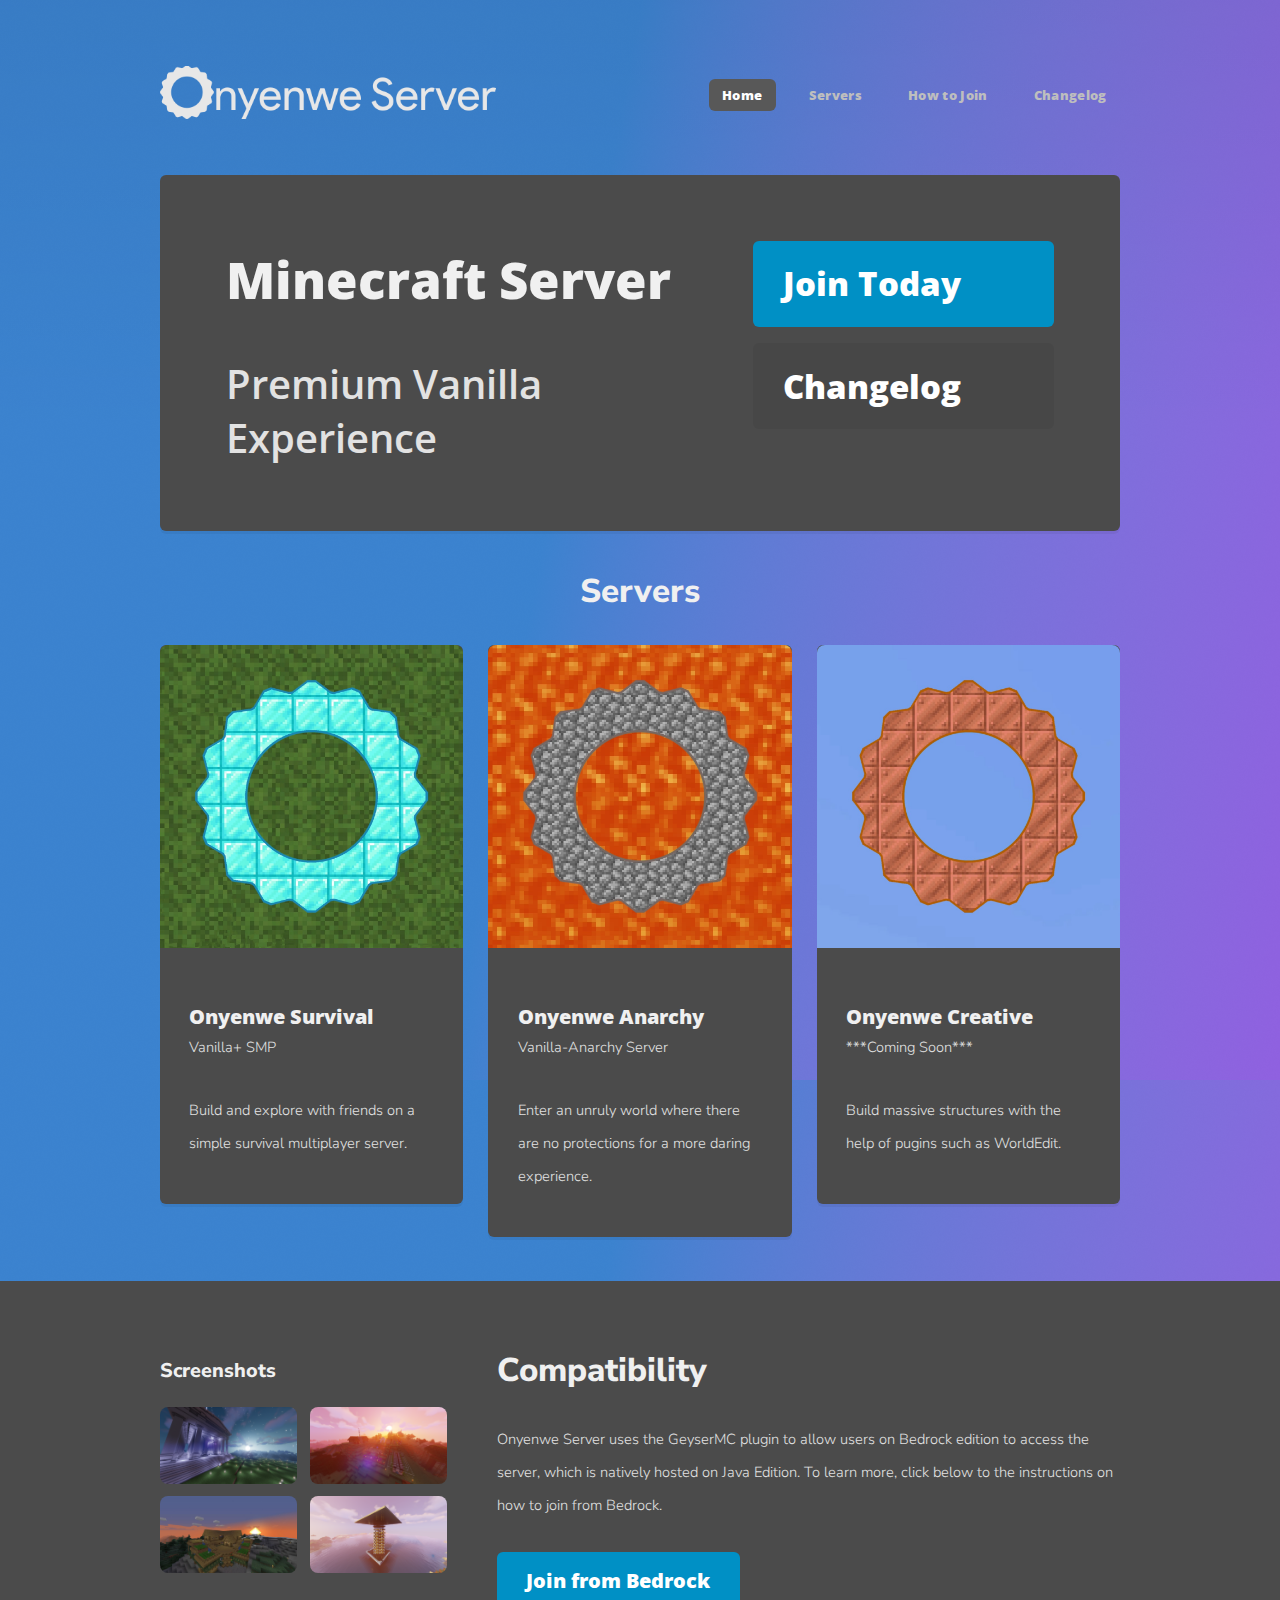
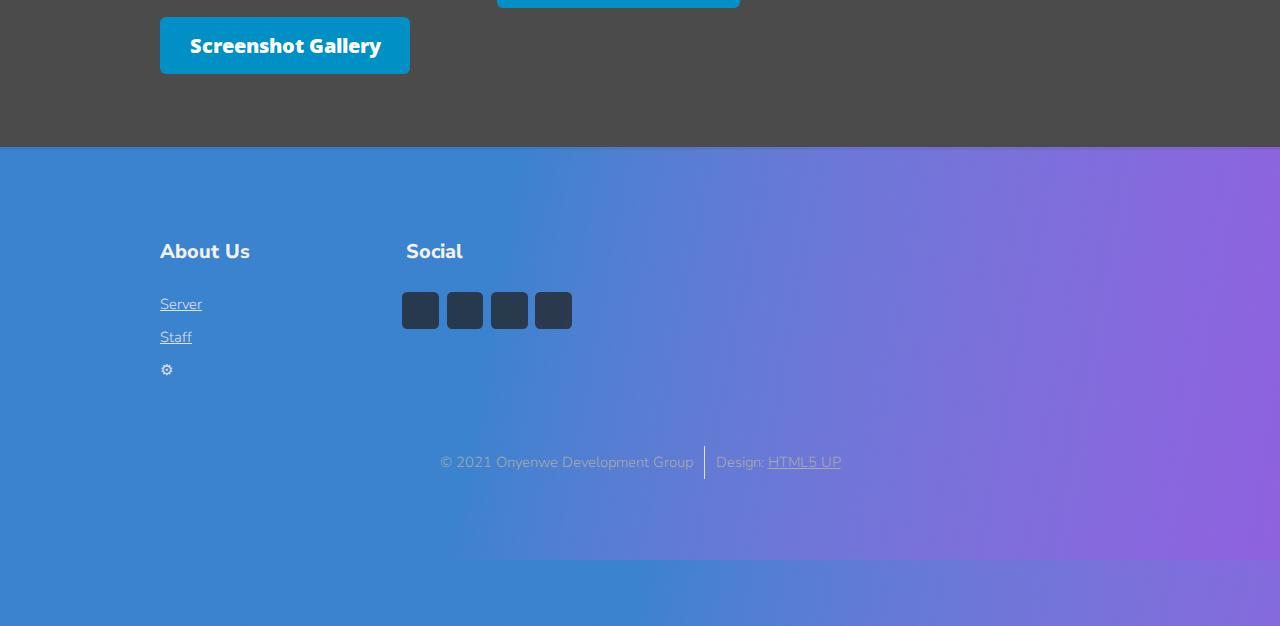
==== commit 2a0e843a: "update changelog to 1.2.8" ====
--- a/index.html
+++ b/index.html
@@ -113,7 +113,7 @@
 										<div class="inner">
 											<header>
 												<h2 style="font-family: 'Open Sans', sans-serif;">Onyenwe Creative</h2>
-												<p>Claim-Based Creative Experience</p>
+												<p>***Coming Soon***</p>
 											</header>
 											<p>Build massive structures with the help of pugins such as WorldEdit.</p>
 										</div>
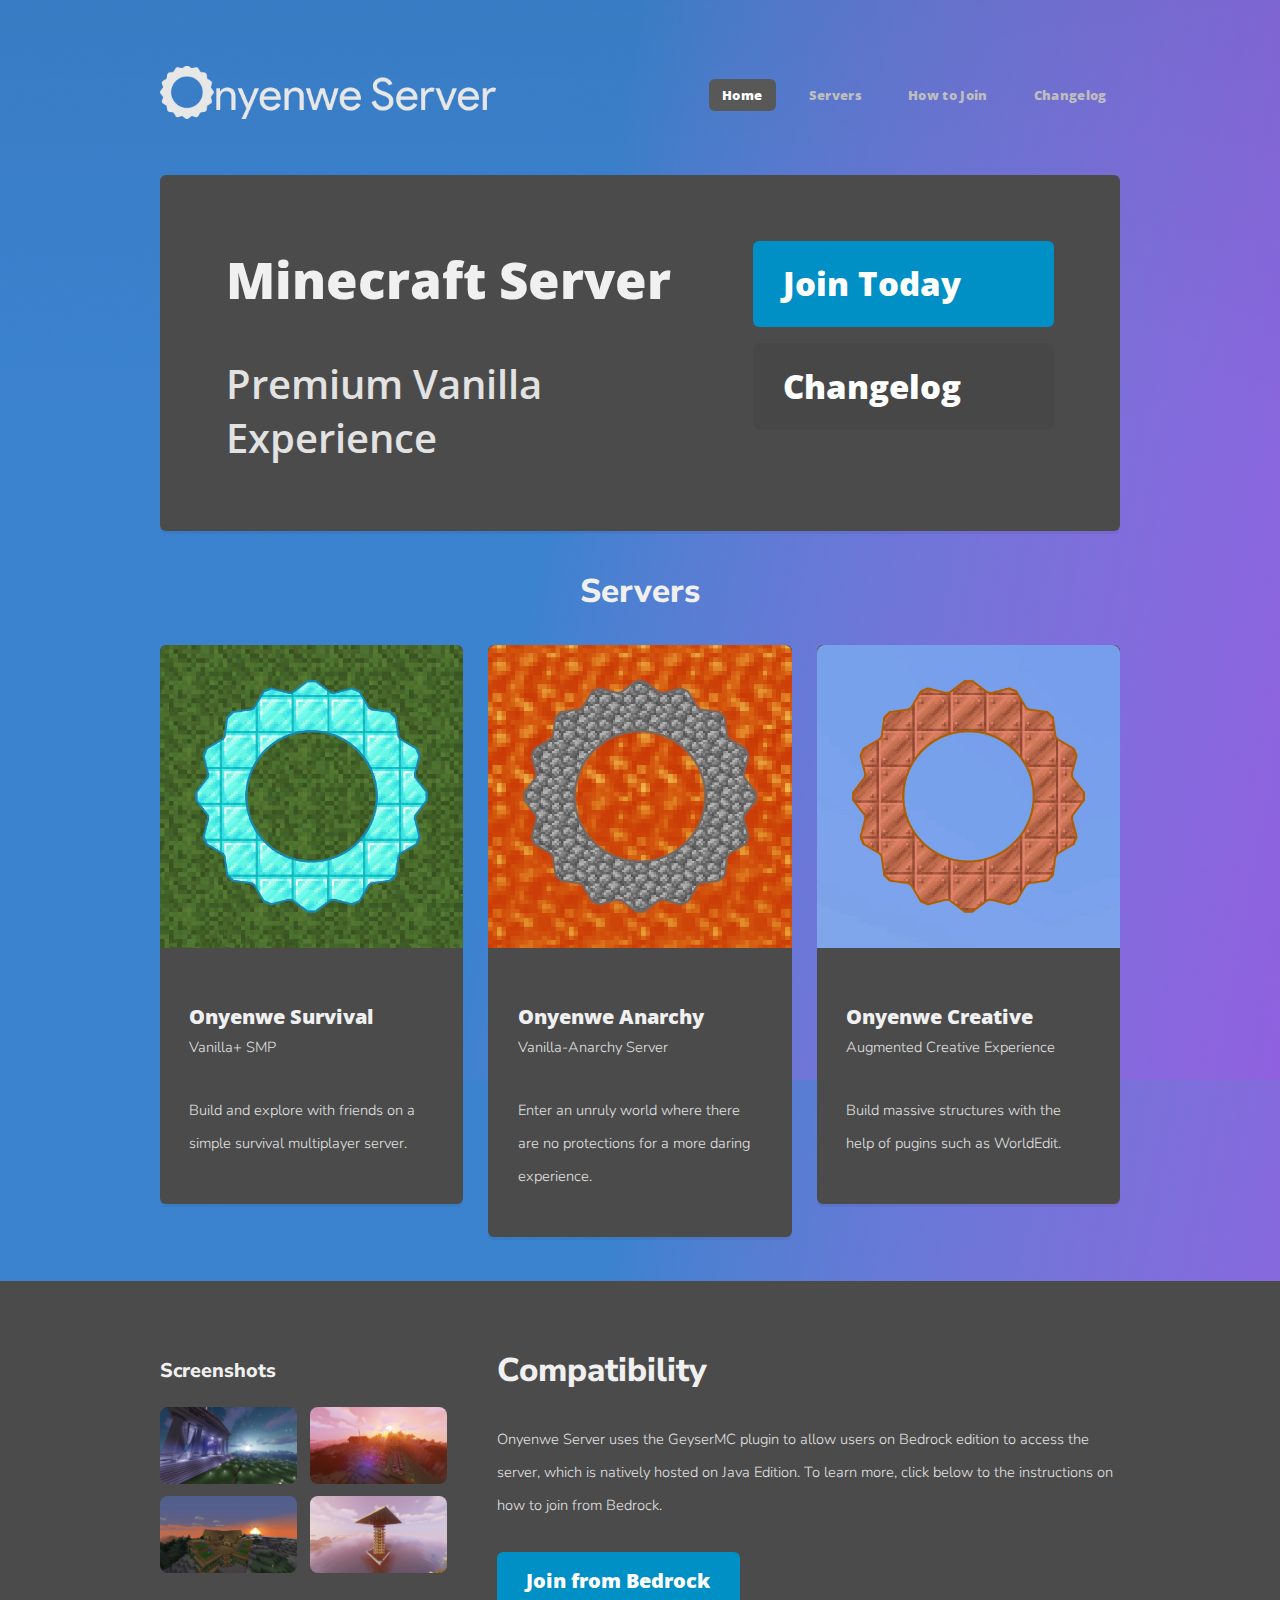
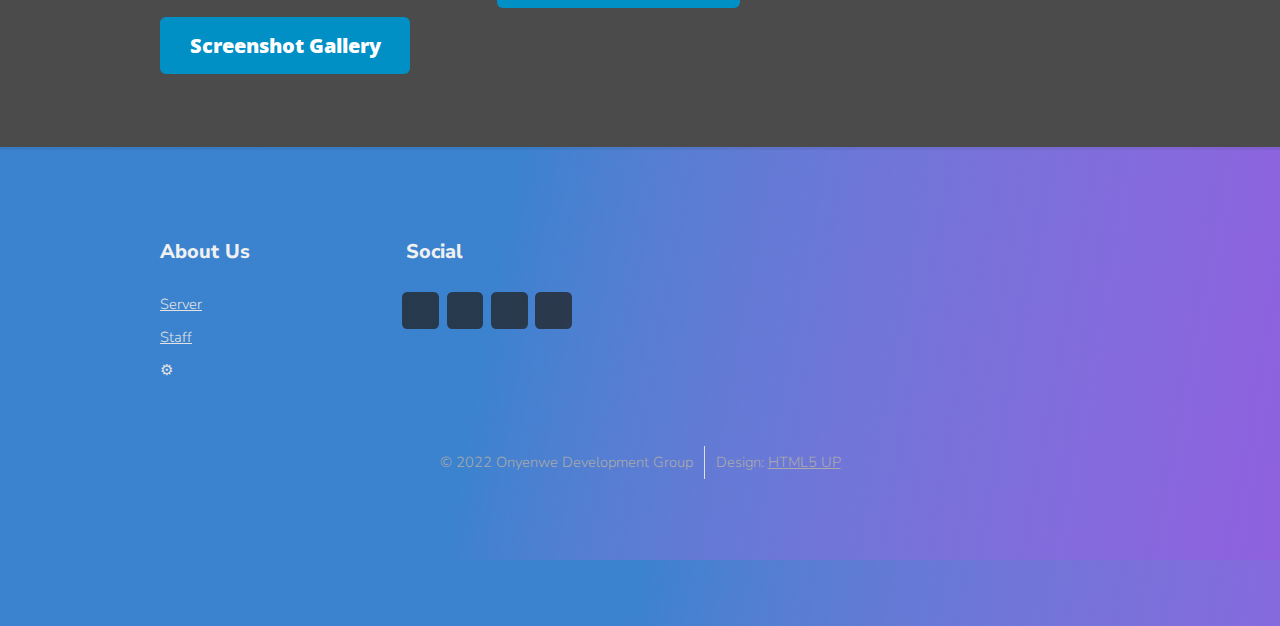
==== commit 8532677f: "update copyright to 2022" ====
--- a/index.html
+++ b/index.html
@@ -8,8 +8,8 @@
 		<meta name="theme-color" content="#6597D5">
 		<meta property="og:title" content="Onyenwe Minecraft Server">
 		<meta property="og:type" content="website">
-		<meta property="og:url" content="https://new.onyenwe.com">
-		<meta property="og:image" content="https://new.onyenwe.com/favicon/android-chrome-512x512.png">
+		<meta property="og:url" content="https://onyenwe.com">
+		<meta property="og:image" content="https://onyenwe.com/favicon/android-chrome-512x512.png">
 		<meta property="og:image:type" content="image/png">
 		<meta property="og:image:width" content="325">
 		<meta property="og:image:height" content="325">
@@ -113,7 +113,7 @@
 										<div class="inner">
 											<header>
 												<h2 style="font-family: 'Open Sans', sans-serif;">Onyenwe Creative</h2>
-												<p>***Coming Soon***</p>
+												<p>Augmented Creative Experience</p>
 											</header>
 											<p>Build massive structures with the help of pugins such as WorldEdit.</p>
 										</div>
@@ -186,7 +186,7 @@
 										<h3>Social</h3>
 										<ul>
 											<li><a href="https://discord.com/invite/eUNy3HaUdm" class="icon brands fa-discord"><span class="label">Discord</span></a></li>
-											<li><a href="https://www.youtube.com/channel/UCtikCjte74LasoJdYw5_UNg" class="icon brands fa-youtube"><span class="label">YouTube</span></a></li>
+											<li><a href="https://www.youtube.com/channel/UCbnzdFHbSx8GzpTttE4f6hg" class="icon brands fa-youtube"><span class="label">YouTube</span></a></li>
 											<li><a href="https://www.twitter.com/OnyenweServer" class="icon brands fa-twitter"><span class="label">Twitter</span></a></li>
 											<li><a href="https://www.instagram.com/onyenweserver" class="icon brands fa-instagram"><span class="label">Instagram</span></a></li>
 										</ul>
@@ -199,7 +199,7 @@
 							<div class="col-12">
 								<div id="copyright">
 									<ul class="menu">
-										<li>&copy; 2021 Onyenwe Development Group</li><li>Design: <a href="http://html5up.net">HTML5 UP</a></li>
+										<li>&copy; 2022 Onyenwe Development Group</li><li>Design: <a href="http://html5up.net">HTML5 UP</a></li>
 									</ul>
 								</div>
 							</div>
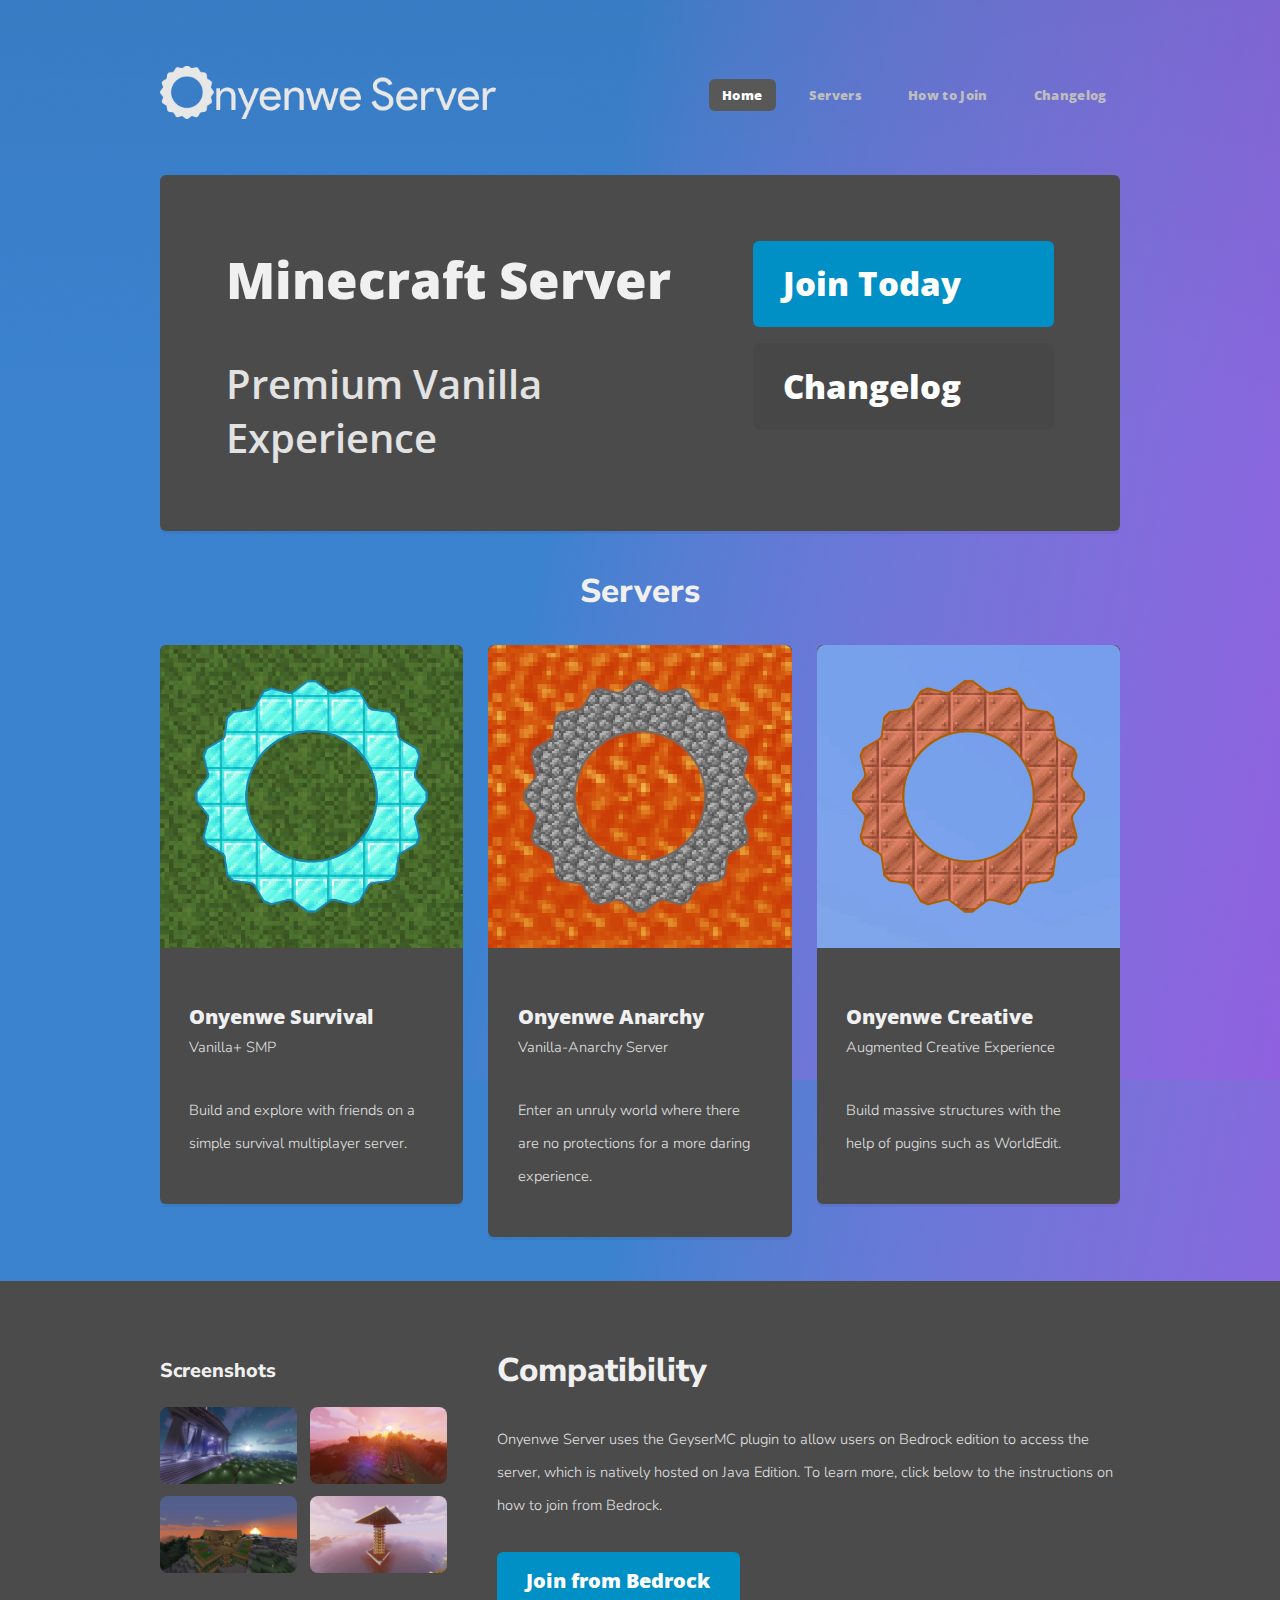
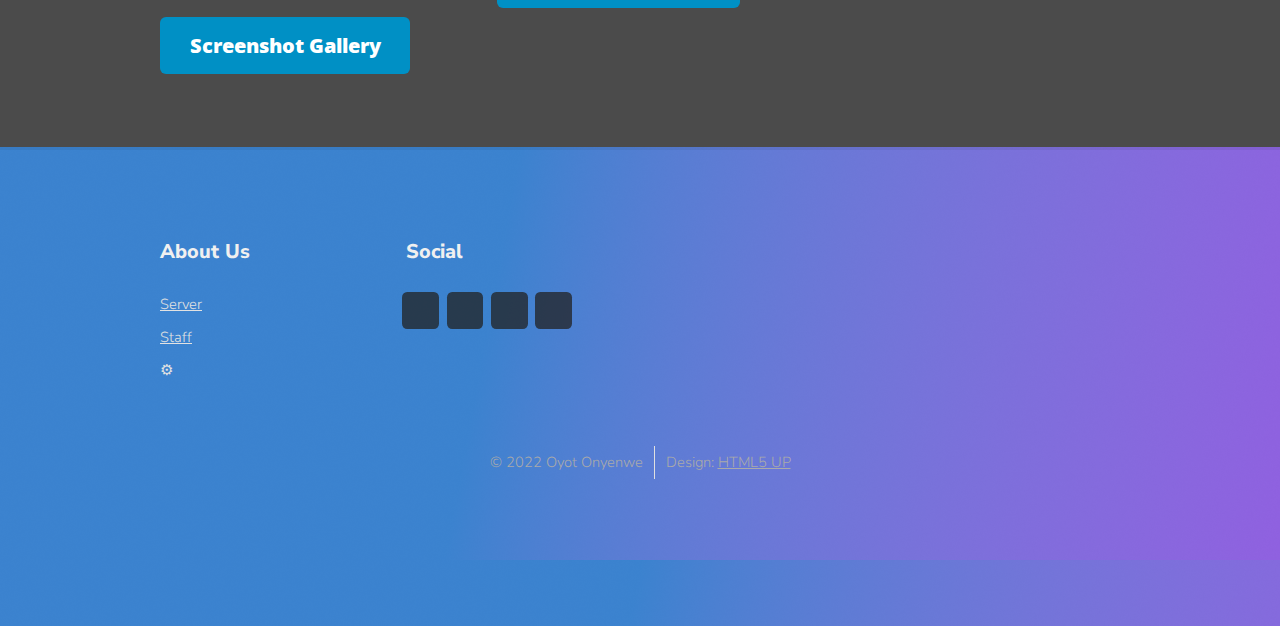
==== commit b41e17ec: "update changelog to 2.4.1, update copyright" ====
--- a/index.html
+++ b/index.html
@@ -199,7 +199,7 @@
 							<div class="col-12">
 								<div id="copyright">
 									<ul class="menu">
-										<li>&copy; 2022 Onyenwe Development Group</li><li>Design: <a href="http://html5up.net">HTML5 UP</a></li>
+										<li>&copy; 2022 Oyot Onyenwe</li><li>Design: <a href="http://html5up.net">HTML5 UP</a></li>
 									</ul>
 								</div>
 							</div>
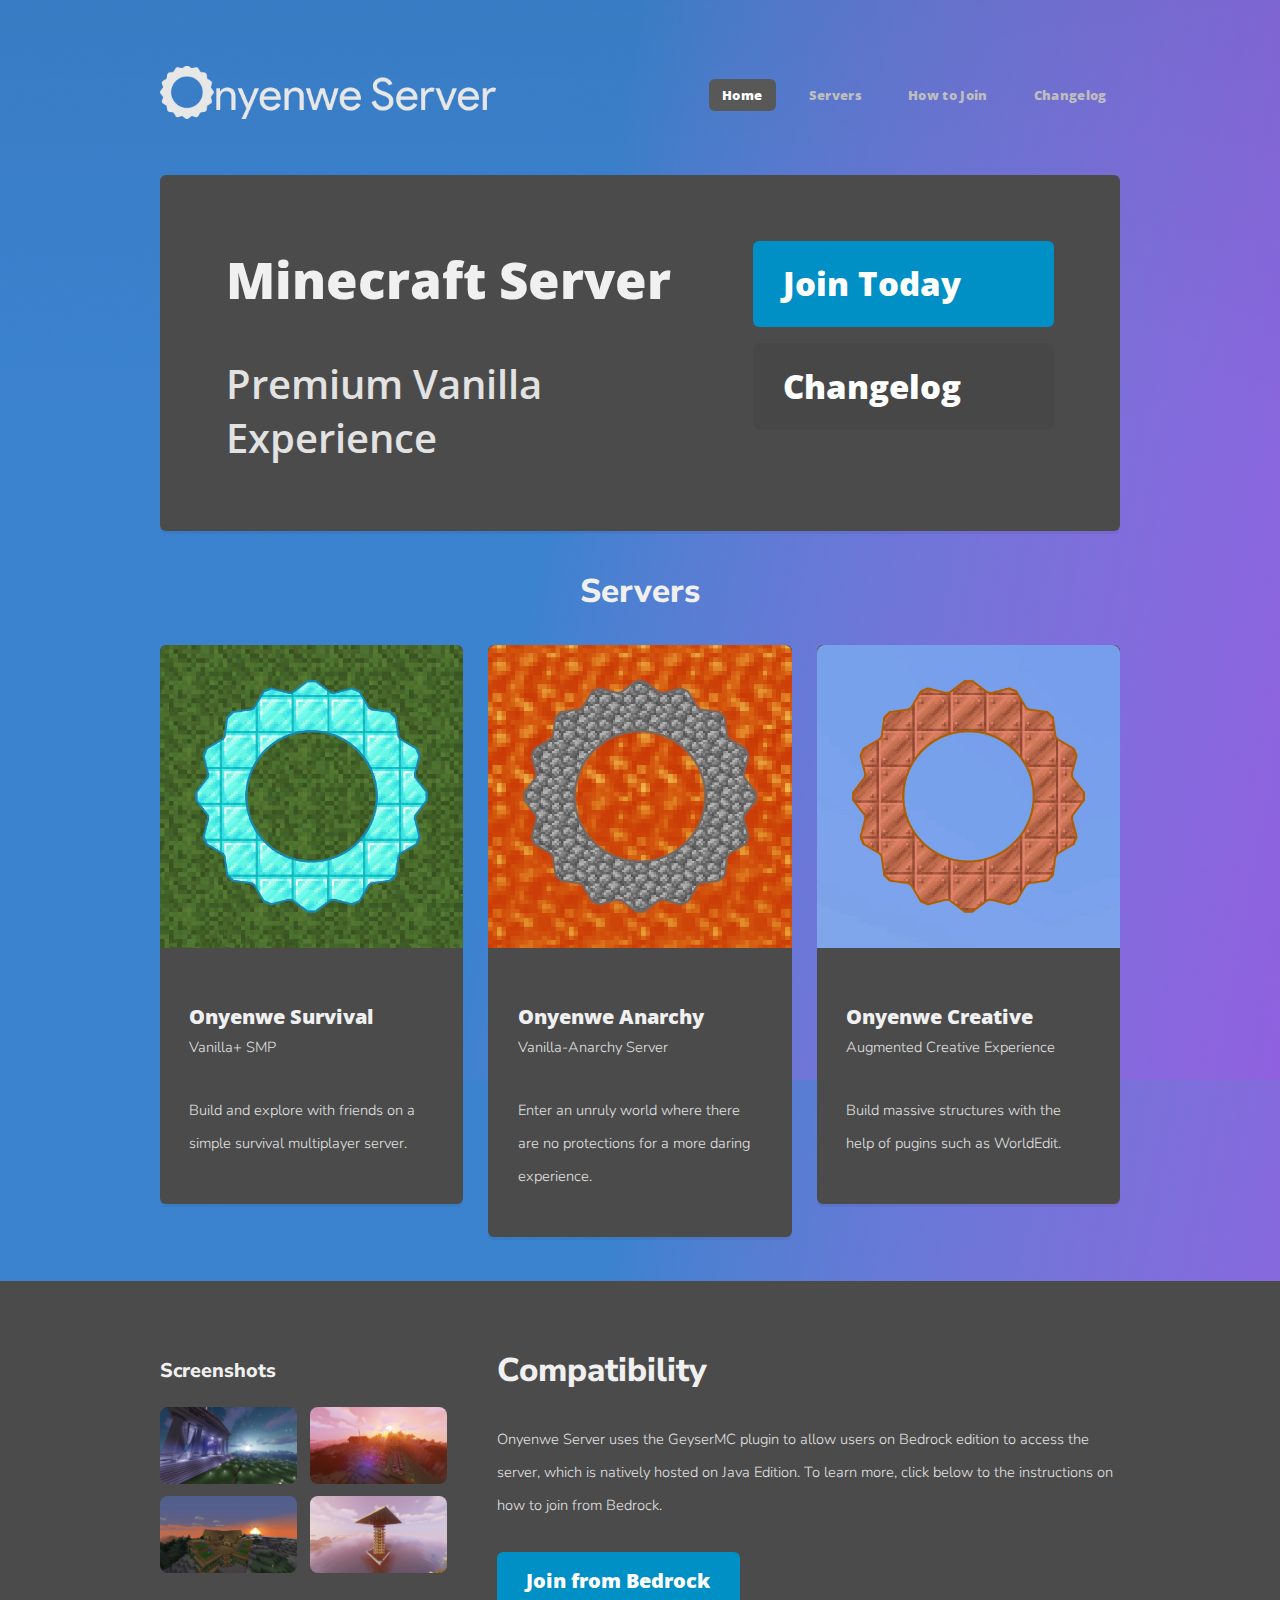
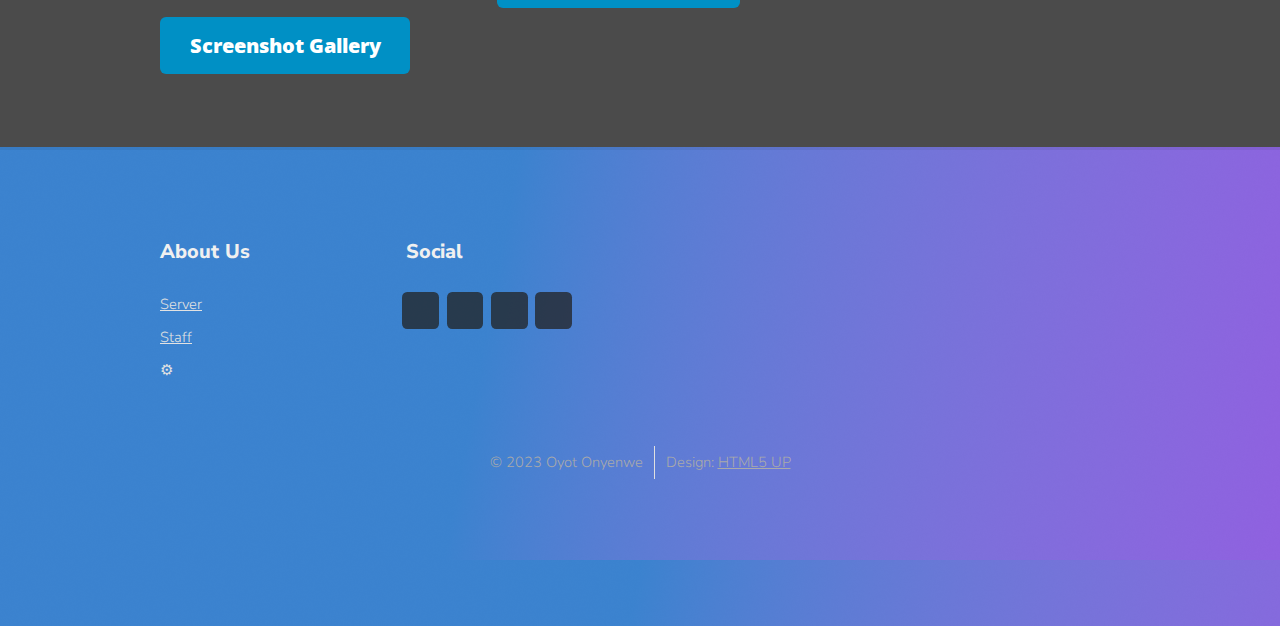
==== commit ac7f2e06: "update copyright to 2023" ====
--- a/index.html
+++ b/index.html
@@ -199,7 +199,7 @@
 							<div class="col-12">
 								<div id="copyright">
 									<ul class="menu">
-										<li>&copy; 2022 Oyot Onyenwe</li><li>Design: <a href="http://html5up.net">HTML5 UP</a></li>
+										<li>&copy; 2023 Oyot Onyenwe</li><li>Design: <a href="http://html5up.net">HTML5 UP</a></li>
 									</ul>
 								</div>
 							</div>
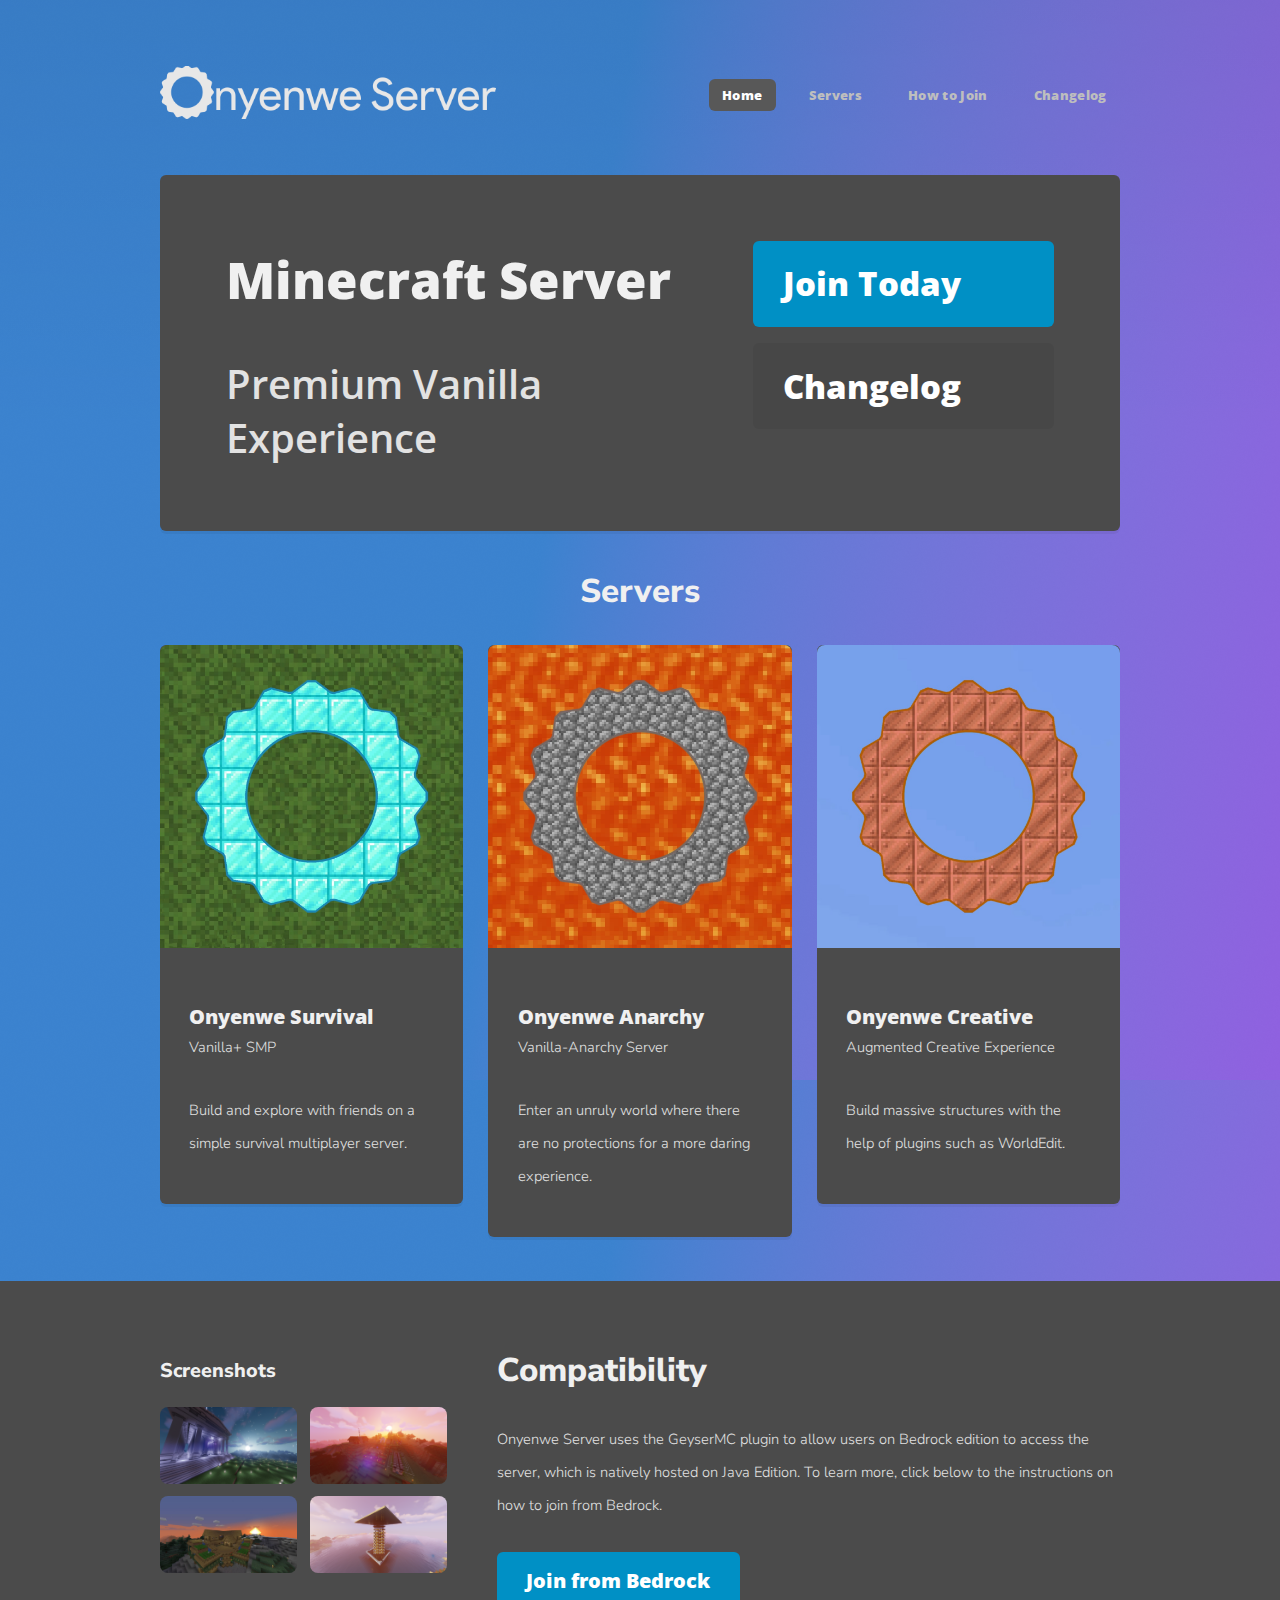
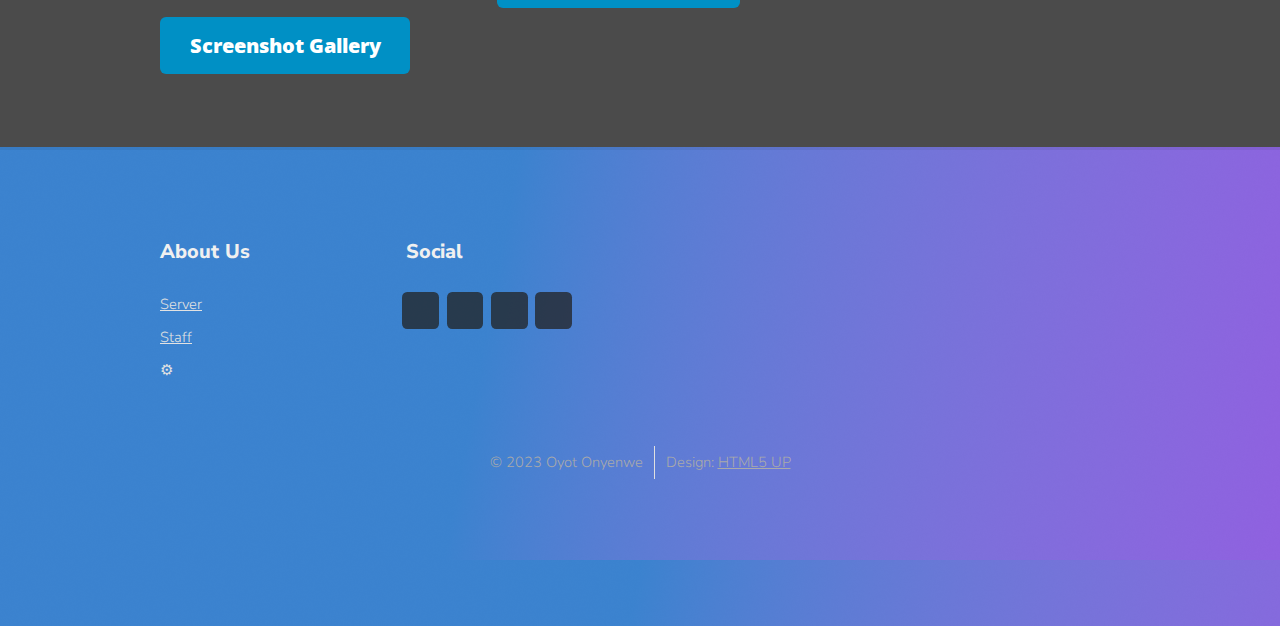
==== commit 2fc86e50: "fix typo" ====
--- a/index.html
+++ b/index.html
@@ -115,7 +115,7 @@
 												<h2 style="font-family: 'Open Sans', sans-serif;">Onyenwe Creative</h2>
 												<p>Augmented Creative Experience</p>
 											</header>
-											<p>Build massive structures with the help of pugins such as WorldEdit.</p>
+											<p>Build massive structures with the help of plugins such as WorldEdit.</p>
 										</div>
 									</section>
 
@@ -219,4 +219,4 @@
 			<script src="assets/js/main.js"></script>
 
 	</body>
-</html>+</html>
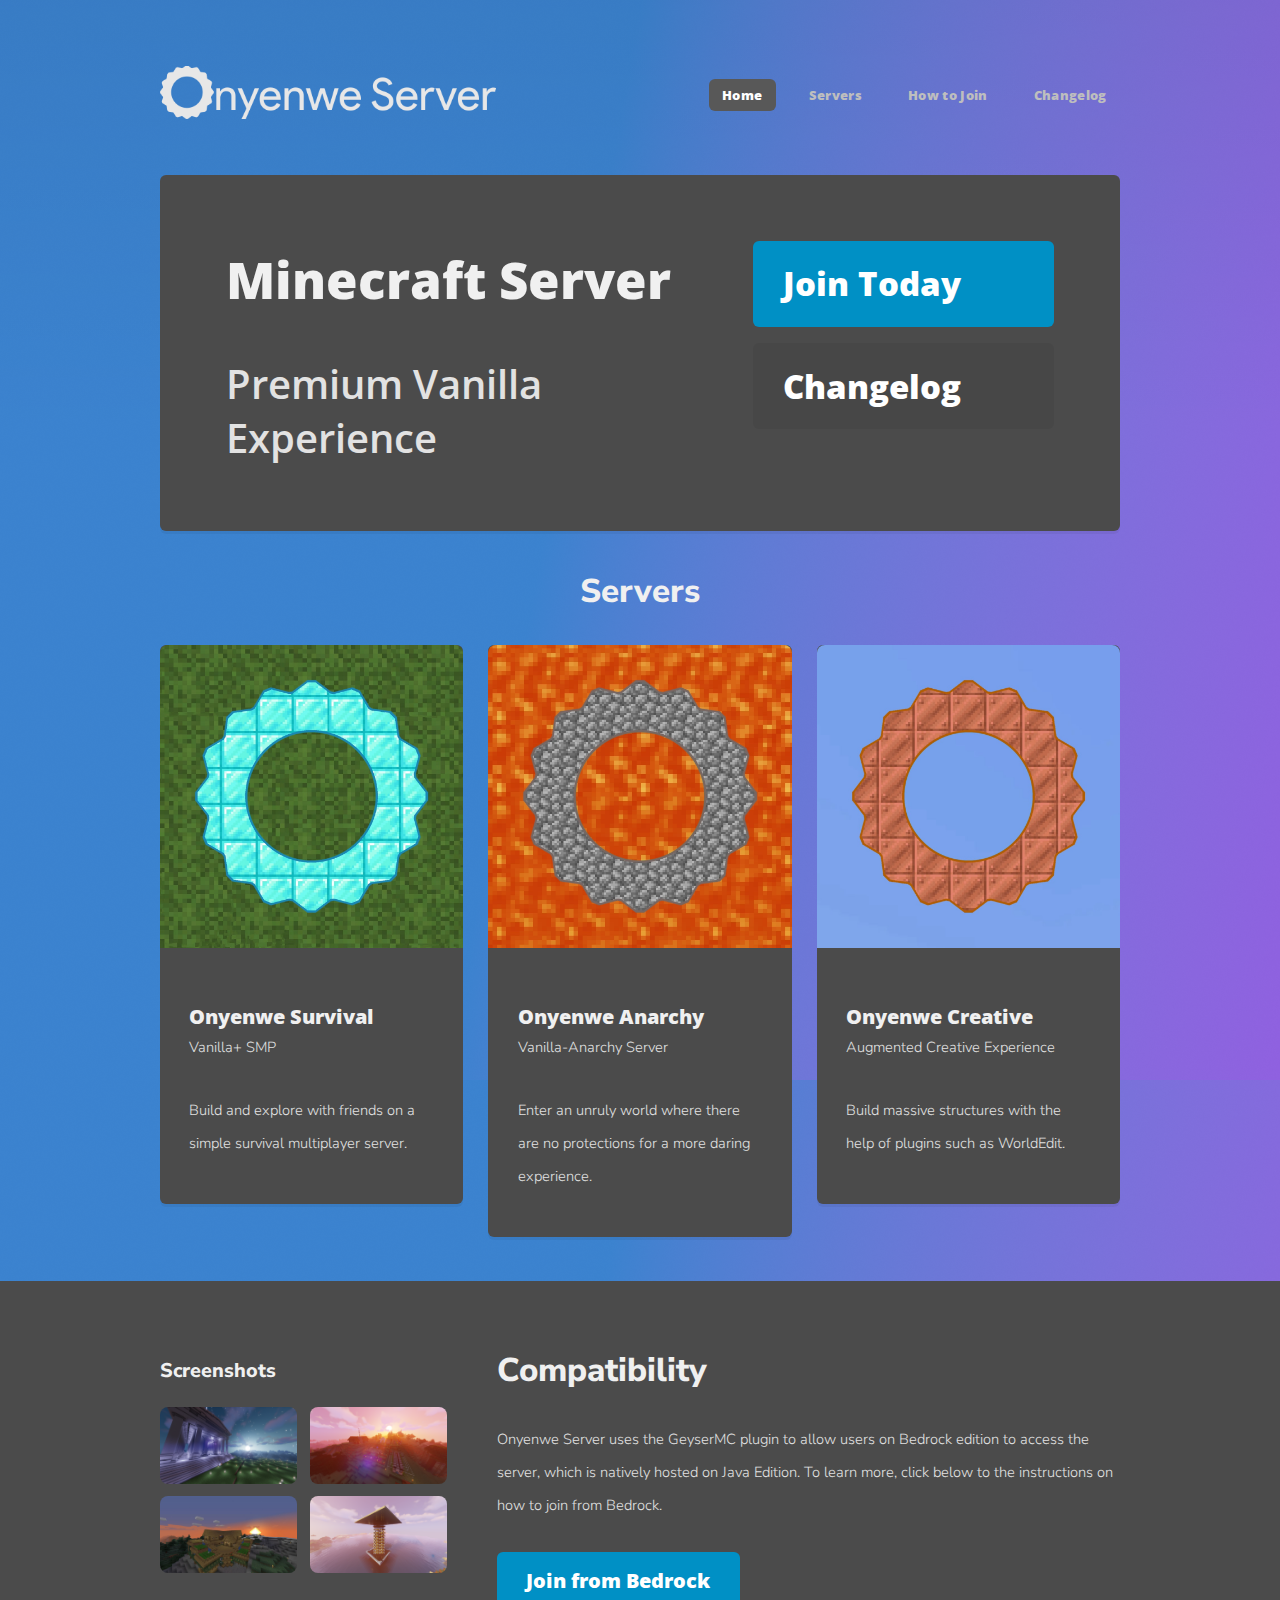
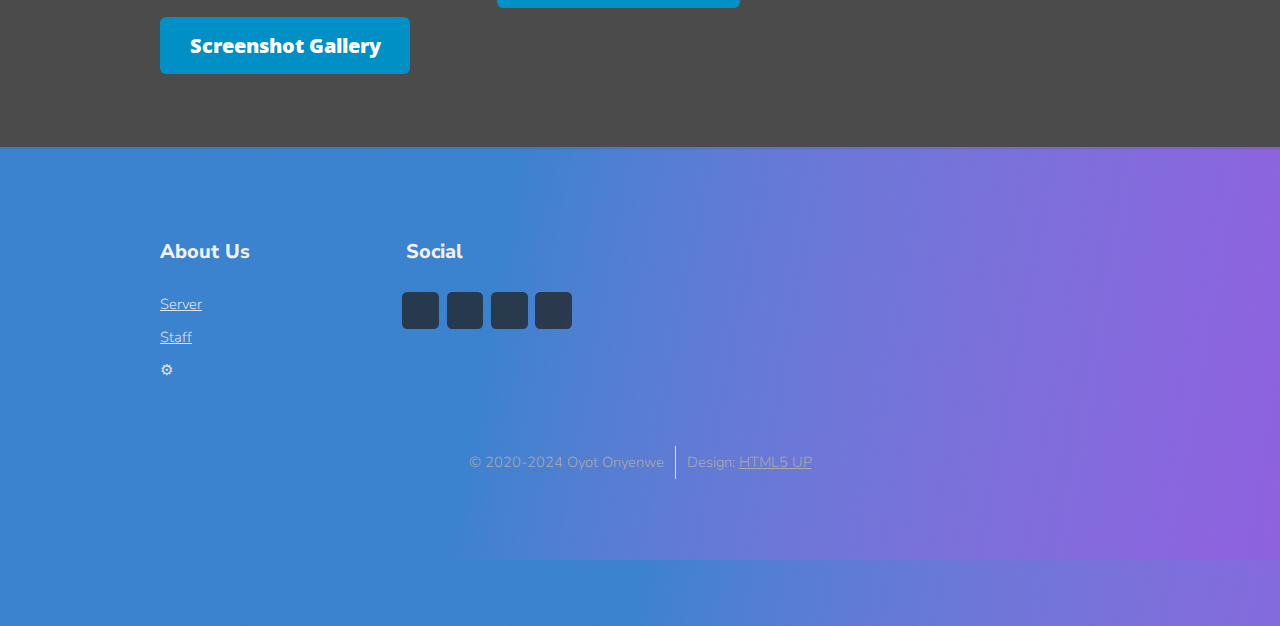
==== commit c9622548: "update copyright year to 2024 & changelog to 3.2.0" ====
--- a/index.html
+++ b/index.html
@@ -199,7 +199,7 @@
 							<div class="col-12">
 								<div id="copyright">
 									<ul class="menu">
-										<li>&copy; 2023 Oyot Onyenwe</li><li>Design: <a href="http://html5up.net">HTML5 UP</a></li>
+										<li>&copy; 2020-2024 Oyot Onyenwe</li><li>Design: <a href="http://html5up.net">HTML5 UP</a></li>
 									</ul>
 								</div>
 							</div>
